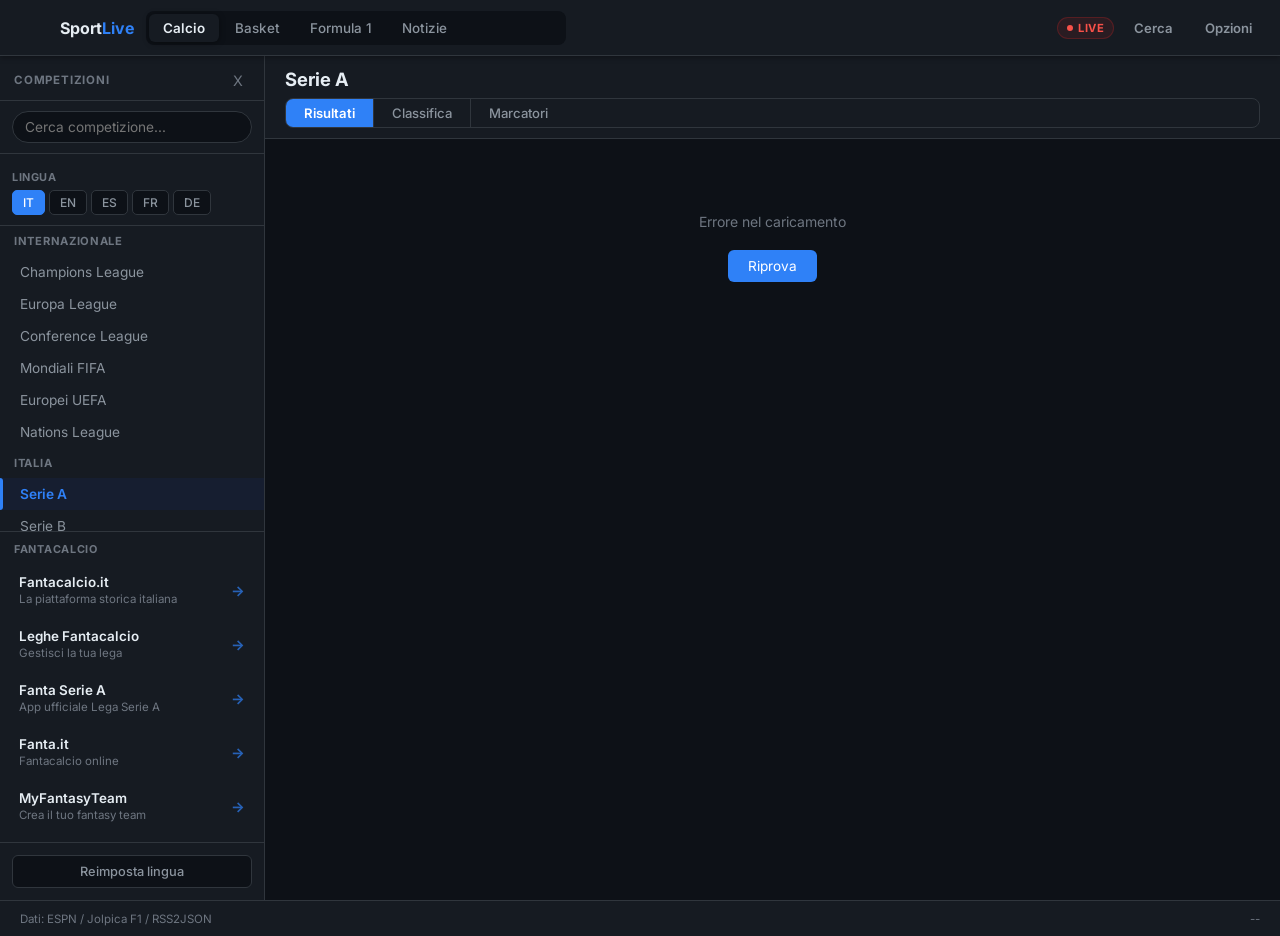
==== index.html @ df04dcb1 "Add fantacalcio scoring presets, pitch-style formations, Fanta bottom nav tab - Three scoring modes:" ====
<!DOCTYPE html>
<html lang="it">
<head>
  <meta charset="UTF-8">
  <meta name="viewport" content="width=device-width, initial-scale=1.0">
  <meta name="theme-color" content="#1d4ed8">
  <meta name="description" content="Risultati sportivi in tempo reale - Calcio, Basket, Formula 1">
  <title>SportLive - Risultati in Tempo Reale</title>
  <link rel="manifest" href="manifest.json">
  <link rel="preconnect" href="https://fonts.googleapis.com">
  <link href="https://fonts.googleapis.com/css2?family=Inter:wght@400;500;600;700;800&display=swap" rel="stylesheet">
  <link rel="stylesheet" href="style.css">
</head>
<body>

  <!-- ONBOARDING OVERLAY -->
  <div class="onboarding-overlay" id="onboarding-overlay">
    <div class="onboarding-container">
      <div class="onboarding-header">
        <span class="ob-logo">Sport<span class="ob-logo-accent">Live</span></span>
        <div class="ob-steps">
          <span class="ob-step-dot active" data-step="1"></span>
          <span class="ob-step-dot" data-step="2"></span>
        </div>
      </div>

      <!-- Step 1: Competitions -->
      <div class="ob-step-panel active" id="ob-step-1">
        <h2 class="ob-title">Seleziona le tue competizioni preferite</h2>
        <p class="ob-subtitle">Scegli i campionati che vuoi seguire. Potrai modificarli in seguito.</p>
        <div class="ob-comp-grid" id="ob-comp-grid"></div>
        <div class="ob-actions">
          <button class="ob-btn ob-btn-primary" id="ob-next">Avanti</button>
        </div>
      </div>

      <!-- Step 2: Teams -->
      <div class="ob-step-panel" id="ob-step-2">
        <h2 class="ob-title">Cerca le tue squadre del cuore</h2>
        <p class="ob-subtitle">Aggiungi le squadre che vuoi seguire per ricevere aggiornamenti personalizzati.</p>
        <div class="ob-search-wrap">
          <input type="search" id="ob-team-search" placeholder="Cerca una squadra..." autocomplete="off">
        </div>
        <div class="ob-team-results" id="ob-team-results"></div>
        <div class="ob-selected-teams" id="ob-selected-teams"></div>
        <div class="ob-actions">
          <button class="ob-btn ob-btn-secondary" id="ob-back">Indietro</button>
          <button class="ob-btn ob-btn-primary" id="ob-finish">Inizia</button>
        </div>
      </div>
    </div>
  </div>

  <!-- SEARCH OVERLAY -->
  <div class="search-overlay" id="search-overlay">
    <div class="search-overlay-inner">
      <div class="search-bar-full">
        <span class="search-icon-lg">CERCA</span>
        <input type="search" id="global-search-input" placeholder="Cerca squadra, competizione..." autocomplete="off">
        <button class="search-close-btn" id="search-close-btn">Chiudi</button>
      </div>
      <div class="search-results" id="search-results"></div>
    </div>
  </div>

  <!-- TEAM VIEW OVERLAY -->
  <div class="team-view-overlay" id="team-view-overlay">
    <div class="team-view-container">
      <div class="team-view-header">
        <button class="tv-back-btn" id="tv-back-btn">Indietro</button>
        <h3 class="tv-title" id="tv-title">Dettaglio Squadra</h3>
      </div>
      <div class="team-view-body" id="team-view-body">
        <div class="loading-state"><div class="spinner"></div><p>Caricamento...</p></div>
      </div>
    </div>
  </div>

  <!-- HEADER -->
  <header class="header" id="header">
    <button class="hamburger" id="hamburger" aria-label="Menu">
      <span></span><span></span><span></span>
    </button>

    <div class="logo">
      <span class="logo-name">Sport<span class="logo-live">Live</span></span>
    </div>

    <nav class="sport-tabs" id="sport-tabs">
      <button class="sport-tab active" data-sport="football">
        <span class="tab-label">Calcio</span>
      </button>
      <button class="sport-tab" data-sport="basketball">
        <span class="tab-label">Basket</span>
      </button>
      <button class="sport-tab" data-sport="f1">
        <span class="tab-label">Formula 1</span>
      </button>
      <button class="sport-tab" data-sport="news">
        <span class="tab-label">Notizie</span>
      </button>
    </nav>

    <div class="header-right">
      <div class="live-pill" id="live-pill">
        <span class="live-dot"></span><span>LIVE</span>
      </div>
      <button class="search-btn" id="search-btn" title="Cerca">Cerca</button>
      <button class="settings-btn" id="settings-btn" title="Impostazioni">Opzioni</button>
    </div>
  </header>

  <!-- MOBILE SPORT BAR -->
  <div class="mobile-sport-bar" id="mobile-sport-bar">
    <button class="msport-btn active" data-sport="football">Calcio</button>
    <button class="msport-btn" data-sport="basketball">Basket</button>
    <button class="msport-btn" data-sport="f1">F1</button>
    <button class="msport-btn" data-sport="news">Notizie</button>
  </div>

  <!-- SIDEBAR OVERLAY (mobile) -->
  <div class="sidebar-overlay" id="sidebar-overlay"></div>

  <!-- LAYOUT -->
  <div class="layout">

    <!-- SIDEBAR -->
    <aside class="sidebar" id="sidebar">
      <div class="sidebar-header">
        <div class="sidebar-title">Competizioni</div>
        <button class="sidebar-close" id="sidebar-close">X</button>
      </div>
      <div class="sidebar-search">
        <input type="search" id="league-search" placeholder="Cerca competizione..." autocomplete="off">
      </div>
      <nav class="league-nav" id="league-nav"></nav>

      <!-- Fantacalcio Section -->
      <div class="fc-section" id="fc-section">
        <div class="fc-header">
          <span class="fc-title">FANTACALCIO</span>
        </div>
        <div class="fc-platforms">

          <a class="fc-platform-card" href="https://www.fantacalcio.it" target="_blank" rel="noopener noreferrer">
            <div class="fc-platform-info">
              <span class="fc-platform-name">Fantacalcio.it</span>
              <span class="fc-platform-desc">La piattaforma storica italiana</span>
            </div>
            <span class="fc-platform-arrow">→</span>
          </a>

          <a class="fc-platform-card" href="https://leghe.fantacalcio.it" target="_blank" rel="noopener noreferrer">
            <div class="fc-platform-info">
              <span class="fc-platform-name">Leghe Fantacalcio</span>
              <span class="fc-platform-desc">Gestisci la tua lega</span>
            </div>
            <span class="fc-platform-arrow">→</span>
          </a>

          <a class="fc-platform-card" href="https://fantasy.serieA.it" target="_blank" rel="noopener noreferrer">
            <div class="fc-platform-info">
              <span class="fc-platform-name">Fanta Serie A</span>
              <span class="fc-platform-desc">App ufficiale Lega Serie A</span>
            </div>
            <span class="fc-platform-arrow">→</span>
          </a>

          <a class="fc-platform-card" href="https://www.fanta.it" target="_blank" rel="noopener noreferrer">
            <div class="fc-platform-info">
              <span class="fc-platform-name">Fanta.it</span>
              <span class="fc-platform-desc">Fantacalcio online</span>
            </div>
            <span class="fc-platform-arrow">→</span>
          </a>

          <a class="fc-platform-card" href="https://www.myfantasyteam.it" target="_blank" rel="noopener noreferrer">
            <div class="fc-platform-info">
              <span class="fc-platform-name">MyFantasyTeam</span>
              <span class="fc-platform-desc">Crea il tuo fantasy team</span>
            </div>
            <span class="fc-platform-arrow">→</span>
          </a>

        </div>
      </div>

      <!-- Settings -->
      <div class="sidebar-footer">
        <button class="reset-prefs-btn" id="reset-prefs-btn">Reimposta preferenze</button>
      </div>
    </aside>

    <!-- MAIN -->
    <main class="main">
      <div class="content-header" id="content-header">
        <div class="content-header-left">
          <h2 class="page-title" id="page-title">Champions League</h2>
          <button class="fav-btn" id="fav-btn" title="Aggiungi ai preferiti">Pref.</button>
        </div>
        <div class="view-tabs" id="view-tabs">
          <button class="view-tab active" data-view="scores">Risultati</button>
          <button class="view-tab" data-view="standings">Classifica</button>
          <button class="view-tab" data-view="scorers">Marcatori</button>
        </div>
      </div>

      <div id="content">
        <div class="loading-state">
          <div class="spinner"></div>
          <p>Caricamento...</p>
        </div>
      </div>
    </main>
  </div>

  <!-- FOOTER -->
  <footer class="footer">
    <span>Dati: ESPN / Jolpica F1 / RSS2JSON</span>
    <span id="updated-at">--</span>
  </footer>

  <!-- MATCH DETAIL MODAL -->
  <div class="modal-backdrop" id="modal-backdrop">
    <div class="modal" id="match-modal" role="dialog" aria-modal="true" aria-labelledby="modal-title">
      <div class="modal-header">
        <h3 class="modal-title" id="modal-title">Dettaglio Partita</h3>
        <button class="modal-close" id="modal-close" aria-label="Chiudi">X</button>
      </div>
      <div class="modal-score-banner" id="modal-score-banner"></div>
      <div class="modal-tabs">
        <button class="modal-tab" data-mtab="preview">Anteprima</button>
        <button class="modal-tab active" data-mtab="events">Cronaca</button>
        <button class="modal-tab" data-mtab="lineups">Formazioni</button>
        <button class="modal-tab" data-mtab="stats">Statistiche</button>
        <button class="modal-tab" data-mtab="tv">TV</button>
      </div>
      <div class="modal-body" id="modal-body">
        <div class="loading-state"><div class="spinner"></div><p>Caricamento...</p></div>
      </div>
    </div>
  </div>

  <!-- BOTTOM NAV (mobile/app) -->
  <nav class="bottom-nav" id="bottom-nav">
    <button class="bn-btn active" data-sport="football" onclick="switchSport('football')">
      <svg class="bn-icon" viewBox="0 0 24 24" fill="none" stroke="currentColor" stroke-width="2"><circle cx="12" cy="12" r="10"/><path d="M12 2a10 10 0 0 1 6.9 17.1M12 2a10 10 0 0 0-6.9 17.1M12 22v-4M6 17l2-3M18 17l-2-3M8 6l4 3 4-3"/></svg>
      <span class="bn-label">Calcio</span>
    </button>
    <button class="bn-btn" data-sport="basketball" onclick="switchSport('basketball')">
      <svg class="bn-icon" viewBox="0 0 24 24" fill="none" stroke="currentColor" stroke-width="2"><circle cx="12" cy="12" r="10"/><path d="M4.9 4.9a14 14 0 0 1 14.2 14.2M4.9 19.1a14 14 0 0 1 14.2-14.2M2 12h20M12 2v20"/></svg>
      <span class="bn-label">Basket</span>
    </button>
    <button class="bn-btn" data-sport="f1" onclick="switchSport('f1')">
      <svg class="bn-icon" viewBox="0 0 24 24" fill="none" stroke="currentColor" stroke-width="2"><path d="M3 17h4l3-9 4 9h4M1 17l2-4M23 17l-2-4M7 13h10"/></svg>
      <span class="bn-label">F1</span>
    </button>
    <button class="bn-btn" data-sport="fanta" onclick="switchSport('fanta')">
      <svg class="bn-icon" viewBox="0 0 24 24" fill="none" stroke="currentColor" stroke-width="2"><path d="M12 2l3.09 6.26L22 9.27l-5 4.87 1.18 6.88L12 17.77l-6.18 3.25L7 14.14 2 9.27l6.91-1.01L12 2z"/></svg>
      <span class="bn-label">Fanta</span>
    </button>
    <button class="bn-btn" data-action="menu" onclick="toggleSidebar()">
      <svg class="bn-icon" viewBox="0 0 24 24" fill="none" stroke="currentColor" stroke-width="2"><line x1="3" y1="6" x2="21" y2="6"/><line x1="3" y1="12" x2="21" y2="12"/><line x1="3" y1="18" x2="21" y2="18"/></svg>
      <span class="bn-label">Altro</span>
    </button>
  </nav>

  <script src="app.js"></script>
</body>
</html>
---- style.css ----
/* ── Reset ──────────────────────────────────────── */
*,*::before,*::after{box-sizing:border-box;margin:0;padding:0}
body{font-family:'Inter',system-ui,sans-serif;background:var(--bg);color:var(--txt);min-height:100vh;display:flex;flex-direction:column;font-size:14px}
img{display:block} button{font-family:inherit;cursor:pointer;border:none;background:none}

/* ── Variables ───────────────────────────────────── */
:root{
  --bg:#0d1117; --card:#161b22; --card2:#1c2128; --border:#30363d;
  --txt:#e6edf3; --txt2:#8b949e; --txt3:#6e7681;
  --blue:#2f81f7; --live:#f85149; --green:#3fb950;
  --yellow:#d29922; --orange:#db6d28;
  --hh:56px; --sw:265px;
  --shadow:0 1px 6px rgba(0,0,0,.4);
}

/* ── Onboarding ─────────────────────────────────── */
.onboarding-overlay{
  position:fixed;inset:0;z-index:900;
  background:rgba(0,0,0,.6);backdrop-filter:blur(4px);
  display:flex;align-items:center;justify-content:center;
  padding:20px;
}
.onboarding-overlay.hidden{display:none}
.onboarding-container{
  background:var(--card);border-radius:16px;width:100%;max-width:640px;
  max-height:90vh;overflow-y:auto;padding:32px 28px;
  box-shadow:0 20px 60px rgba(0,0,0,.25);
}
.onboarding-header{display:flex;align-items:center;justify-content:space-between;margin-bottom:24px}
.ob-logo{font-size:1.4rem;font-weight:800;color:var(--txt)}
.ob-logo-accent{color:var(--blue)}
.ob-steps{display:flex;gap:8px}
.ob-step-dot{
  width:10px;height:10px;border-radius:50%;
  background:var(--border);transition:background .2s;
}
.ob-step-dot.active{background:var(--blue)}
.ob-step-panel{display:none}
.ob-step-panel.active{display:block}
.ob-title{font-size:1.2rem;font-weight:700;margin-bottom:6px}
.ob-subtitle{font-size:.875rem;color:var(--txt2);margin-bottom:20px}
.ob-comp-grid{
  display:grid;grid-template-columns:repeat(auto-fill,minmax(160px,1fr));
  gap:8px;max-height:400px;overflow-y:auto;margin-bottom:20px;
}
.ob-comp-item{
  display:flex;align-items:center;gap:8px;
  padding:10px 12px;border:1px solid var(--border);border-radius:8px;
  cursor:pointer;transition:all .15s;font-size:.855rem;font-weight:500;
  color:var(--txt2);user-select:none;
}
.ob-comp-item:hover{border-color:var(--blue);color:var(--txt)}
.ob-comp-item.selected{background:rgba(29,78,216,.08);border-color:var(--blue);color:var(--blue)}
.ob-comp-check{
  width:18px;height:18px;border:2px solid var(--border);border-radius:4px;
  flex-shrink:0;display:flex;align-items:center;justify-content:center;
  font-size:.7rem;font-weight:700;color:transparent;transition:all .15s;
}
.ob-comp-item.selected .ob-comp-check{
  background:var(--blue);border-color:var(--blue);color:#fff;
}
.ob-actions{display:flex;justify-content:flex-end;gap:10px;margin-top:16px}
.ob-btn{
  padding:10px 28px;border-radius:8px;font-size:.9rem;font-weight:600;
  transition:all .15s;
}
.ob-btn-primary{background:var(--blue);color:#fff}
.ob-btn-primary:hover{background:#1e40af}
.ob-btn-secondary{background:var(--bg);color:var(--txt2);border:1px solid var(--border)}
.ob-btn-secondary:hover{color:var(--txt)}
.ob-search-wrap{margin-bottom:16px}
.ob-search-wrap input{
  width:100%;padding:10px 14px;border-radius:8px;
  border:1px solid var(--border);background:var(--bg);
  font-family:inherit;font-size:.9rem;color:var(--txt);outline:none;
}
.ob-search-wrap input:focus{border-color:var(--blue)}
.ob-team-results{max-height:240px;overflow-y:auto;margin-bottom:12px}
.ob-team-row{
  display:flex;align-items:center;gap:10px;padding:8px 10px;
  border-radius:6px;cursor:pointer;transition:background .12s;
  font-size:.875rem;
}
.ob-team-row:hover{background:var(--bg)}
.ob-team-logo{width:28px;height:28px;object-fit:contain;flex-shrink:0}
.ob-team-name{flex:1;font-weight:500}
.ob-team-league{font-size:.75rem;color:var(--txt3)}
.ob-team-add{
  padding:4px 12px;border-radius:6px;font-size:.78rem;font-weight:600;
  background:var(--blue);color:#fff;transition:background .15s;
}
.ob-team-add:hover{background:#1e40af}
.ob-selected-teams{display:flex;flex-wrap:wrap;gap:8px;margin-bottom:12px}
.ob-sel-tag{
  display:flex;align-items:center;gap:6px;padding:5px 10px;
  background:rgba(29,78,216,.08);border:1px solid rgba(29,78,216,.2);
  border-radius:20px;font-size:.8rem;font-weight:500;color:var(--blue);
}
.ob-sel-remove{
  font-size:.7rem;cursor:pointer;width:16px;height:16px;
  border-radius:50%;background:rgba(29,78,216,.15);
  display:flex;align-items:center;justify-content:center;
  color:var(--blue);font-weight:700;
}
.ob-sel-remove:hover{background:rgba(29,78,216,.3)}

/* ── Search overlay ─────────────────────────────── */
.search-overlay{
  position:fixed;inset:0;z-index:500;
  background:rgba(0,0,0,.5);backdrop-filter:blur(2px);
  display:none;padding:60px 20px 20px;
}
.search-overlay.open{display:block}
.search-overlay-inner{max-width:600px;margin:0 auto}
.search-bar-full{
  display:flex;align-items:center;gap:10px;
  background:var(--card);border-radius:12px;
  padding:12px 16px;box-shadow:0 8px 30px rgba(0,0,0,.2);
  margin-bottom:12px;
}
.search-icon-lg{
  font-size:.72rem;font-weight:700;color:var(--txt3);
  letter-spacing:.5px;flex-shrink:0;
}
.search-bar-full input{
  flex:1;border:none;background:none;outline:none;
  font-family:inherit;font-size:1rem;color:var(--txt);
}
.search-close-btn{
  font-size:.82rem;font-weight:600;color:var(--txt2);
  padding:6px 12px;border-radius:6px;transition:background .15s;
}
.search-close-btn:hover{background:var(--bg)}
.search-results{
  background:var(--card);border-radius:12px;
  max-height:60vh;overflow-y:auto;box-shadow:0 8px 30px rgba(0,0,0,.15);
}
.sr-item{
  display:flex;align-items:center;gap:12px;
  padding:12px 16px;border-bottom:1px solid var(--border);
  cursor:pointer;transition:background .12s;
}
.sr-item:last-child{border-bottom:none}
.sr-item:hover{background:var(--bg)}
.sr-logo{width:32px;height:32px;object-fit:contain;flex-shrink:0}
.sr-info{flex:1}
.sr-name{font-size:.9rem;font-weight:600}
.sr-league{font-size:.75rem;color:var(--txt3)}
.sr-action{font-size:.78rem;font-weight:600;color:var(--blue)}

/* ── Team view overlay ──────────────────────────── */
.team-view-overlay{
  position:fixed;inset:0;z-index:450;
  background:var(--bg);overflow-y:auto;
  display:none;
}
.team-view-overlay.open{display:block}
.team-view-container{max-width:800px;margin:0 auto;padding:0 16px 40px}
.team-view-header{
  display:flex;align-items:center;gap:12px;
  padding:14px 0;border-bottom:1px solid var(--border);
  position:sticky;top:0;background:var(--bg);z-index:10;margin-bottom:16px;
}
.tv-back-btn{
  font-size:.85rem;font-weight:600;color:var(--blue);
  padding:6px 14px;border-radius:6px;background:rgba(29,78,216,.08);
  transition:background .15s;
}
.tv-back-btn:hover{background:rgba(29,78,216,.15)}
.tv-title{font-size:1rem;font-weight:700;flex:1}
.team-view-body{}

.tv-hero{
  display:flex;align-items:center;gap:20px;
  background:var(--card);border:1px solid var(--border);border-radius:12px;
  padding:24px;margin-bottom:16px;
}
.tv-hero-logo{width:72px;height:72px;object-fit:contain}
.tv-hero-info{}
.tv-hero-name{font-size:1.3rem;font-weight:800;margin-bottom:4px}
.tv-hero-league{font-size:.875rem;color:var(--txt2)}
.tv-hero-fc{
  display:inline-block;margin-top:6px;padding:3px 10px;
  border-radius:4px;background:rgba(22,163,74,.1);color:var(--green);
  font-size:.72rem;font-weight:700;letter-spacing:.4px;
}

.tv-section{margin-bottom:16px}
.tv-section-title{
  font-size:.72rem;font-weight:700;text-transform:uppercase;
  letter-spacing:.7px;color:var(--txt3);margin-bottom:10px;
  padding-bottom:6px;border-bottom:1px solid var(--border);
}
.tv-match-row{
  display:flex;align-items:center;gap:10px;
  padding:8px 12px;background:var(--card);border:1px solid var(--border);
  border-radius:8px;margin-bottom:6px;font-size:.855rem;
}
.tv-match-date{font-size:.75rem;color:var(--txt3);min-width:60px}
.tv-match-teams{flex:1;font-weight:500}
.tv-match-score{font-weight:800;min-width:40px;text-align:center}
.tv-match-badge{
  font-size:.68rem;font-weight:700;padding:2px 6px;border-radius:4px;
}
.tv-match-badge.live{background:rgba(248,81,73,.15);color:var(--live)}
.tv-match-badge.fin{background:rgba(255,255,255,.06);color:var(--txt3)}
.tv-match-badge.pre{background:rgba(63,185,80,.1);color:var(--green)}

.tv-roster-grid{
  display:grid;grid-template-columns:repeat(auto-fill,minmax(220px,1fr));gap:8px;
}
.tv-player-card{
  display:flex;align-items:center;gap:10px;
  padding:10px 12px;background:var(--card);border:1px solid var(--border);
  border-radius:8px;transition:border-color .15s;position:relative;
}
.tv-player-card:hover{border-color:var(--blue)}
.tv-player-card.fc-highlight{border-color:var(--green);background:rgba(22,163,74,.03)}
.tv-player-photo{
  width:40px;height:40px;border-radius:50%;object-fit:cover;
  background:var(--bg);flex-shrink:0;
}
.tv-player-ph{
  width:40px;height:40px;border-radius:50%;background:var(--bg);
  display:flex;align-items:center;justify-content:center;
  font-size:.8rem;font-weight:700;color:var(--txt3);flex-shrink:0;
}
.tv-player-info{flex:1;min-width:0}
.tv-player-name{font-size:.855rem;font-weight:600;white-space:nowrap;overflow:hidden;text-overflow:ellipsis}
.tv-player-meta{font-size:.72rem;color:var(--txt3);margin-top:2px}
.tv-player-fc-badge{
  position:absolute;top:6px;right:8px;
  font-size:.6rem;font-weight:800;padding:2px 5px;border-radius:3px;
  background:var(--green);color:#fff;letter-spacing:.3px;
}

.tv-stats-grid{
  display:grid;grid-template-columns:repeat(auto-fill,minmax(140px,1fr));gap:8px;
}
.tv-stat-card{
  background:var(--card);border:1px solid var(--border);border-radius:8px;
  padding:14px;text-align:center;
}
.tv-stat-val{font-size:1.5rem;font-weight:800;color:var(--blue)}
.tv-stat-lbl{font-size:.72rem;color:var(--txt3);text-transform:uppercase;letter-spacing:.4px;margin-top:4px}

/* ── Header ──────────────────────────────────────── */
.header{
  position:sticky;top:0;z-index:300;
  height:var(--hh);background:var(--card);
  border-bottom:1px solid var(--border);
  display:flex;align-items:center;
  gap:12px;padding:0 16px;
  box-shadow:var(--shadow);
}
.hamburger{
  display:flex;flex-direction:column;justify-content:center;
  gap:5px;width:32px;height:32px;padding:4px;flex-shrink:0;
}
.hamburger span{display:block;height:2px;background:var(--txt2);border-radius:2px}
.logo{display:flex;align-items:center;gap:7px;flex-shrink:0}
.logo-name{font-size:1rem;font-weight:700;white-space:nowrap}
.logo-live{color:var(--blue)}
.sport-tabs{display:flex;background:var(--bg);border-radius:8px;padding:3px;gap:2px;flex:1;max-width:420px}
.sport-tab{
  display:flex;align-items:center;gap:6px;
  padding:6px 14px;border-radius:6px;
  color:var(--txt2);font-size:.84rem;font-weight:500;
  transition:all .15s;white-space:nowrap;
}
.sport-tab:hover{color:var(--txt)}
.sport-tab.active{background:var(--card);color:var(--txt);font-weight:600;box-shadow:var(--shadow)}
.header-right{display:flex;align-items:center;gap:8px;margin-left:auto;flex-shrink:0}
.live-pill{
  display:flex;align-items:center;gap:5px;
  background:rgba(220,38,38,.1);border:1px solid rgba(220,38,38,.25);
  color:var(--live);padding:3px 9px;border-radius:20px;
  font-size:.7rem;font-weight:700;letter-spacing:.4px;
}
.live-dot{width:6px;height:6px;background:var(--live);border-radius:50%;animation:pulse 1.3s ease infinite}
@keyframes pulse{0%,100%{opacity:1;transform:scale(1)}50%{opacity:.3;transform:scale(.7)}}
.search-btn,.settings-btn{
  font-size:.82rem;font-weight:600;color:var(--txt2);
  padding:6px 12px;border-radius:6px;transition:all .15s;
}
.search-btn:hover,.settings-btn:hover{background:var(--bg);color:var(--txt)}

/* ── Mobile sport bar ────────────────────────────── */
.mobile-sport-bar{
  display:none;overflow-x:auto;scrollbar-width:none;
  background:var(--card);border-bottom:1px solid var(--border);
  padding:8px 12px;gap:6px;
}
.mobile-sport-bar::-webkit-scrollbar{display:none}
.msport-btn{
  white-space:nowrap;padding:6px 14px;border-radius:20px;
  background:var(--bg);border:1px solid var(--border);
  color:var(--txt2);font-size:.82rem;font-weight:500;
  transition:all .15s;flex-shrink:0;
}
.msport-btn.active{background:var(--blue);color:#fff;border-color:var(--blue)}

/* ── Layout ──────────────────────────────────────── */
.layout{display:flex;flex:1;min-height:0}
.sidebar-overlay{
  display:none;position:fixed;inset:0;top:var(--hh);
  background:rgba(0,0,0,.45);z-index:199;
}
.sidebar-overlay.visible{display:block}

/* ── Sidebar ─────────────────────────────────────── */
.sidebar{
  width:var(--sw);flex-shrink:0;
  background:var(--card);border-right:1px solid var(--border);
  overflow-y:auto;position:sticky;top:var(--hh);
  height:calc(100vh - var(--hh));display:flex;flex-direction:column;
}
.sidebar-header{
  display:flex;align-items:center;justify-content:space-between;
  padding:12px 14px 8px;border-bottom:1px solid var(--border);
  flex-shrink:0;
}
.sidebar-title{font-size:.72rem;font-weight:700;text-transform:uppercase;letter-spacing:.8px;color:var(--txt3)}
.sidebar-close{
  font-size:.9rem;color:var(--txt3);width:24px;height:24px;border-radius:50%;
  display:flex;align-items:center;justify-content:center;transition:background .15s;
}
.sidebar-close:hover{background:var(--bg)}
.sidebar-search{padding:10px 12px;border-bottom:1px solid var(--border);flex-shrink:0}
.sidebar-search input{
  width:100%;padding:7px 12px;border-radius:20px;
  border:1px solid var(--border);background:var(--bg);
  font-family:inherit;font-size:.855rem;color:var(--txt);outline:none;
  transition:border-color .15s;
}
.sidebar-search input:focus{border-color:var(--blue)}
.league-nav{flex:1;overflow-y:auto;padding:6px 0}

.cat-header{
  display:flex;align-items:center;justify-content:space-between;
  padding:8px 14px;font-size:.7rem;font-weight:700;
  text-transform:uppercase;letter-spacing:.7px;color:var(--txt3);
  cursor:pointer;user-select:none;
}
.cat-header:hover{color:var(--txt2)}
.cat-arrow{font-size:.65rem;transition:transform .2s}
.cat-arrow.open{transform:rotate(90deg)}
.cat-items{display:flex;flex-direction:column}

.comp-btn{
  display:flex;align-items:center;gap:9px;
  padding:8px 14px 8px 20px;color:var(--txt2);
  font-size:.855rem;font-family:inherit;
  cursor:pointer;transition:all .12s;width:100%;text-align:left;
  position:relative;border:none;background:none;
}
.comp-btn:hover{background:var(--bg);color:var(--txt)}
.comp-btn.active{background:rgba(29,78,216,.07);color:var(--blue);font-weight:600}
.comp-btn.active::before{
  content:'';position:absolute;left:0;top:0;bottom:0;
  width:3px;background:var(--blue);border-radius:0 3px 3px 0;
}
.comp-name{flex:1}
.comp-star{
  opacity:0;font-size:.75rem;font-weight:700;padding:2px 6px;
  transition:opacity .15s;color:var(--txt3);border-radius:4px;
}
.comp-btn:hover .comp-star{opacity:1}
.comp-btn.starred .comp-star{opacity:1;color:var(--yellow)}

/* ── Fantacalcio platform section ────────────────── */
.fc-section{
  border-top:1px solid var(--border);
  flex-shrink:0;padding-bottom:4px;
}
.fc-header{
  display:flex;align-items:center;justify-content:space-between;
  padding:10px 14px 8px;
}
.fc-title{
  font-size:.68rem;font-weight:700;text-transform:uppercase;
  letter-spacing:.7px;color:var(--txt3);
}
.fc-platforms{display:flex;flex-direction:column;gap:2px;padding:0 8px 6px}
.fc-platform-card{
  display:flex;align-items:center;gap:10px;
  padding:9px 10px;border-radius:8px;
  border:1px solid transparent;
  background:transparent;
  text-decoration:none;color:var(--txt);
  transition:background .13s,border-color .13s;
  cursor:pointer;
}
.fc-platform-card:hover{
  background:rgba(26,86,219,.06);
  border-color:rgba(26,86,219,.15);
}
.fc-platform-info{display:flex;flex-direction:column;gap:2px;flex:1;min-width:0}
.fc-platform-name{
  font-size:.84rem;font-weight:600;color:var(--txt);
  white-space:nowrap;overflow:hidden;text-overflow:ellipsis;
}
.fc-platform-desc{font-size:.72rem;color:var(--txt3)}
.fc-platform-arrow{
  font-size:.9rem;color:var(--blue);flex-shrink:0;
  font-weight:700;opacity:.7;transition:opacity .13s,transform .13s;
}
.fc-platform-card:hover .fc-platform-arrow{opacity:1;transform:translateX(2px)}

/* ── Sidebar footer ──────────────────────────────── */
.sidebar-footer{
  padding:12px;border-top:1px solid var(--border);flex-shrink:0;
}
.reset-prefs-btn{
  width:100%;padding:8px;border-radius:6px;
  background:var(--bg);border:1px solid var(--border);
  color:var(--txt2);font-size:.8rem;font-weight:500;
  transition:all .15s;
}
.reset-prefs-btn:hover{border-color:var(--live);color:var(--live)}

/* ── Main ────────────────────────────────────────── */
.main{flex:1;min-width:0;display:flex;flex-direction:column}
.content-header{
  background:var(--card);border-bottom:1px solid var(--border);
  padding:12px 20px 10px;position:sticky;top:var(--hh);z-index:100;
}
.content-header-left{display:flex;align-items:center;gap:8px;margin-bottom:8px}
.page-title{font-size:1.15rem;font-weight:700}
.fav-btn{font-size:.85rem;color:var(--txt3);transition:color .15s;padding:4px 8px;border-radius:4px;font-weight:600}
.fav-btn:hover{background:var(--bg)}
.fav-btn.starred{color:var(--yellow)}
.view-tabs{display:flex;border:1px solid var(--border);border-radius:8px;overflow:hidden}
.view-tab{
  padding:6px 18px;font-size:.82rem;font-weight:500;
  color:var(--txt2);border-right:1px solid var(--border);
  transition:all .12s;
}
.view-tab:last-child{border-right:none}
.view-tab:hover{background:var(--bg);color:var(--txt)}
.view-tab.active{background:var(--blue);color:#fff;font-weight:600}

#content{padding:14px 20px}

/* ── Loading / Empty / Error ─────────────────────── */
.loading-state,.empty-state,.error-state{
  display:flex;flex-direction:column;align-items:center;
  justify-content:center;padding:60px 20px;gap:12px;
  color:var(--txt3);text-align:center;
}
.state-icon{
  width:48px;height:48px;border-radius:12px;background:var(--bg);
  display:flex;align-items:center;justify-content:center;
  font-size:.8rem;font-weight:800;color:var(--txt3);
}
.spinner{
  width:30px;height:30px;border:3px solid var(--border);
  border-top-color:var(--blue);border-radius:50%;
  animation:spin .7s linear infinite;
}
@keyframes spin{to{transform:rotate(360deg)}}

/* ── Match list ──────────────────────────────────── */
.match-section{
  background:var(--card);border:1px solid var(--border);
  border-radius:8px;overflow:hidden;margin-bottom:10px;
}
.match-section-head{
  display:flex;align-items:center;gap:8px;
  padding:9px 14px;background:var(--card2);
  border-bottom:1px solid var(--border);
}
.msh-name{
  font-size:.75rem;font-weight:700;text-transform:uppercase;
  letter-spacing:.5px;color:var(--txt2);flex:1;
}
.msh-live-dot{
  width:6px;height:6px;border-radius:50%;background:var(--live);
  animation:pulse 1.3s ease infinite;flex-shrink:0;
}
.msh-count{font-size:.72rem;color:var(--txt3)}

.match-row{
  display:grid;
  grid-template-columns:64px 1fr 72px 1fr 90px;
  align-items:center;gap:6px;
  padding:10px 14px;border-bottom:1px solid var(--border);
  cursor:pointer;transition:background .1s;
}
.match-row:last-child{border-bottom:none}
.match-row:hover{background:rgba(47,129,247,.06)}
.match-row.is-live{background:rgba(248,81,73,.04)}
.match-row.is-live:hover{background:rgba(248,81,73,.08)}

.mr-time{text-align:center}
.mr-badge{
  display:inline-block;font-size:.72rem;font-weight:700;
  padding:3px 7px;border-radius:4px;
}
.mr-badge.live{background:rgba(248,81,73,.15);color:var(--live)}
.mr-badge.fin{background:rgba(255,255,255,.06);color:var(--txt3)}
.mr-badge.pre{background:rgba(63,185,80,.1);color:var(--green)}

.mr-team{display:flex;align-items:center;gap:7px;overflow:hidden}
.mr-team.home{justify-content:flex-end}
.mr-team.away{justify-content:flex-start}
.mr-crest{width:20px;height:20px;object-fit:contain;flex-shrink:0}
.mr-ph{
  width:20px;height:20px;background:var(--bg);border-radius:3px;
  display:flex;align-items:center;justify-content:center;
  font-size:.6rem;color:var(--txt3);flex-shrink:0;font-weight:700;
}
.mr-name{font-size:.875rem;font-weight:500;white-space:nowrap;overflow:hidden;text-overflow:ellipsis}
.mr-name.bold{font-weight:700}

.mr-score{display:flex;align-items:center;justify-content:center;gap:3px;flex-shrink:0}
.mr-snum{font-size:1.25rem;font-weight:900;min-width:20px;text-align:center}
.mr-ssep{font-size:.85rem;color:var(--txt3)}

.mr-extra{display:flex;flex-direction:column;align-items:flex-end;gap:2px;overflow:hidden}
.mr-tv{font-size:.68rem;color:var(--txt3);white-space:nowrap;overflow:hidden;text-overflow:ellipsis;max-width:88px}

/* ── Standings ───────────────────────────────────── */
.table-wrap{background:var(--card);border:1px solid var(--border);border-radius:8px;overflow:hidden;overflow-x:auto}
table{width:100%;border-collapse:collapse;min-width:480px}
thead th{
  padding:9px 12px;text-align:center;
  font-size:.7rem;font-weight:700;text-transform:uppercase;
  letter-spacing:.4px;color:var(--txt3);
  background:var(--card2);border-bottom:1px solid var(--border);white-space:nowrap;
}
thead th.left{text-align:left}
tbody td{
  padding:9px 12px;font-size:.875rem;
  border-bottom:1px solid var(--border);
  text-align:center;color:var(--txt2);
}
tbody td.left{text-align:left}
tbody tr:last-child td{border-bottom:none}
tbody tr:hover td{background:rgba(47,129,247,.05)}
.rk{
  display:inline-flex;align-items:center;justify-content:center;
  width:22px;height:22px;border-radius:4px;
  font-size:.78rem;font-weight:700;color:var(--txt3);background:var(--bg);
}
.rk.ucl{background:rgba(29,78,216,.12);color:var(--blue)}
.rk.uel{background:rgba(234,88,12,.12);color:var(--orange)}
.rk.conf{background:rgba(22,163,74,.12);color:var(--green)}
.rk.r1{background:rgba(210,153,34,.2);color:var(--yellow)}
.rk.rel{background:rgba(220,38,38,.1);color:var(--live)}
.pts{font-weight:800;color:var(--txt)!important}
.td-team{display:flex;align-items:center;gap:8px}
.td-team img{width:20px;height:20px;object-fit:contain}

/* ── Scorers ─────────────────────────────────────── */
.scorers-wrap{background:var(--card);border:1px solid var(--border);border-radius:8px;overflow:hidden}
.scorer-row{
  display:flex;align-items:center;gap:12px;
  padding:10px 14px;border-bottom:1px solid rgba(0,0,0,.04);
  transition:background .1s;
}
.scorer-row:last-child{border-bottom:none}
.scorer-row:hover{background:var(--bg)}
.sc-pos{font-size:.875rem;font-weight:700;color:var(--txt3);min-width:22px;text-align:center}
.sc-pos.p1{color:#b45309}.sc-pos.p2{color:#71717a}.sc-pos.p3{color:#92400e}
.sc-photo{width:38px;height:38px;border-radius:50%;object-fit:cover;background:var(--bg);flex-shrink:0}
.sc-photo-ph{
  width:38px;height:38px;border-radius:50%;background:var(--bg);
  display:flex;align-items:center;justify-content:center;
  font-size:.75rem;font-weight:700;color:var(--txt3);flex-shrink:0;
}
.sc-info{flex:1;min-width:0}
.sc-name{font-weight:600;font-size:.875rem;white-space:nowrap;overflow:hidden;text-overflow:ellipsis}
.sc-club{font-size:.75rem;color:var(--txt3);display:flex;align-items:center;gap:4px;margin-top:2px}
.sc-club img{width:14px;height:14px;object-fit:contain}
.sc-stat{text-align:right;flex-shrink:0}
.sc-val{font-size:1.4rem;font-weight:800;color:var(--blue);line-height:1}
.sc-lbl{font-size:.65rem;text-transform:uppercase;color:var(--txt3);letter-spacing:.4px}

/* ── News ────────────────────────────────────────── */
.news-cats{display:flex;gap:8px;flex-wrap:wrap;margin-bottom:14px}
.news-cat{
  padding:5px 14px;border-radius:20px;
  background:var(--card);border:1px solid var(--border);
  color:var(--txt2);font-size:.82rem;font-weight:500;transition:all .15s;
}
.news-cat.active{background:var(--blue);color:#fff;border-color:var(--blue)}
.news-cat:hover:not(.active){border-color:var(--blue);color:var(--blue)}
.news-list{display:flex;flex-direction:column;gap:8px}
.news-item{
  display:flex;gap:12px;background:var(--card);border:1px solid var(--border);
  border-radius:8px;padding:12px;cursor:pointer;transition:border-color .15s;
  text-decoration:none;color:inherit;
}
.news-item:hover{border-color:var(--blue)}
.news-thumb{width:100px;height:70px;object-fit:cover;border-radius:6px;flex-shrink:0;background:var(--bg)}
.news-body{flex:1;min-width:0}
.news-hl{
  font-size:.875rem;font-weight:600;line-height:1.3;margin-bottom:4px;
  display:-webkit-box;-webkit-line-clamp:2;-webkit-box-orient:vertical;overflow:hidden;
}
.news-meta{font-size:.72rem;color:var(--txt3);margin-top:4px}
.news-src{font-weight:600;color:var(--blue)}

/* ── F1 ──────────────────────────────────────────── */
.f1-badge{display:inline-block;font-size:.7rem;font-weight:700;padding:2px 7px;border-radius:4px;background:rgba(220,38,38,.1);color:var(--live)}
.tbar{display:inline-block;width:4px;height:16px;border-radius:2px;vertical-align:middle;margin-right:6px}
.conf-head{padding:9px 14px;font-size:.75rem;font-weight:700;text-transform:uppercase;letter-spacing:.7px;color:#ea580c;background:rgba(234,88,12,.05);border-bottom:1px solid var(--border)}

.f1-grid{display:grid;grid-template-columns:repeat(auto-fill,minmax(300px,1fr));gap:10px}
.f1-card{background:var(--card);border:1px solid var(--border);border-radius:8px;padding:14px;transition:border-color .15s}
.f1-card:hover{border-color:var(--txt3)}
.f1-card-head{display:flex;align-items:center;justify-content:space-between;margin-bottom:10px}
.f1-round{font-size:.7rem;font-weight:700;padding:2px 8px;border-radius:4px;background:rgba(220,38,38,.1);color:var(--live)}
.f1-date{font-size:.75rem;color:var(--txt3)}
.f1-race-name{font-size:.95rem;font-weight:700;margin-bottom:3px}
.f1-circuit{font-size:.78rem;color:var(--txt3);margin-bottom:10px}
.f1-podium{padding-top:10px;border-top:1px solid var(--border);display:flex;flex-direction:column;gap:5px}
.f1-pos{display:flex;align-items:center;gap:8px;font-size:.84rem}
.f1-medal{
  width:22px;height:22px;border-radius:50%;
  display:flex;align-items:center;justify-content:center;
  font-size:.7rem;font-weight:800;flex-shrink:0;
}
.f1-medal.p1{background:#fbbf24;color:#78350f}
.f1-medal.p2{background:#d1d5db;color:#374151}
.f1-medal.p3{background:#d97706;color:#fff}
.f1-drv{font-weight:600}
.f1-team-txt{color:var(--txt3);font-size:.78rem}

/* ── Modal ───────────────────────────────────────── */
.modal-backdrop{
  display:none;position:fixed;inset:0;z-index:400;
  background:rgba(0,0,0,.5);backdrop-filter:blur(2px);
  align-items:flex-end;justify-content:center;
}
.modal-backdrop.open{display:flex}
.modal{
  position:relative;background:var(--card);
  border-radius:16px 16px 0 0;width:100%;max-width:680px;
  max-height:92vh;overflow-y:auto;
  animation:slide-up .25s ease;
}
@keyframes slide-up{from{transform:translateY(40px);opacity:0}to{transform:translateY(0);opacity:1}}
.modal-header{
  display:flex;align-items:center;justify-content:space-between;
  padding:14px 16px 10px;border-bottom:1px solid var(--border);
  position:sticky;top:0;background:var(--card);z-index:10;
}
.modal-title{font-size:.78rem;color:var(--txt3);font-weight:600;text-transform:uppercase;letter-spacing:.5px}
.modal-close{
  font-size:.85rem;color:var(--txt2);width:28px;height:28px;border-radius:50%;
  background:var(--bg);display:flex;align-items:center;justify-content:center;
  transition:background .15s;
}
.modal-close:hover{background:var(--border)}
.modal-score-banner{padding:20px 16px;text-align:center;border-bottom:1px solid var(--border)}
.msb-status{
  font-size:.72rem;font-weight:700;text-transform:uppercase;
  letter-spacing:.5px;color:var(--txt3);margin-bottom:12px;
  display:flex;align-items:center;justify-content:center;gap:6px;
}
.msb-status.live{color:var(--live)}
.msb-live-dot{
  width:6px;height:6px;border-radius:50%;background:var(--live);
  animation:pulse 1.3s ease infinite;
}
.msb-teams{display:flex;align-items:center;justify-content:center;gap:16px}
.msb-team{display:flex;flex-direction:column;align-items:center;gap:6px;flex:1;max-width:140px}
.msb-crest{width:48px;height:48px;object-fit:contain}
.msb-name{font-size:.875rem;font-weight:700;text-align:center}
.msb-score-center{display:flex;align-items:center;gap:8px;flex-shrink:0}
.msb-score{font-size:2.4rem;font-weight:900;line-height:1}
.msb-sep{font-size:1rem;color:var(--txt3)}

.modal-tabs{display:flex;border-bottom:1px solid var(--border);overflow-x:auto;scrollbar-width:none}
.modal-tabs::-webkit-scrollbar{display:none}
.modal-tab{
  padding:10px 16px;font-size:.82rem;font-weight:500;color:var(--txt2);
  white-space:nowrap;border-bottom:2px solid transparent;transition:all .15s;
}
.modal-tab.active{color:var(--blue);border-bottom-color:var(--blue);font-weight:600}

.modal-body{padding:16px}

/* Modal sections */
.m-section{margin-bottom:20px}
.m-section-title{font-size:.72rem;font-weight:700;text-transform:uppercase;letter-spacing:.6px;color:var(--txt3);margin-bottom:10px}

/* Events */
.events-list{display:flex;flex-direction:column;gap:2px}
.ev-row{display:flex;align-items:center;gap:10px;padding:6px 8px;border-radius:6px;font-size:.855rem}
.ev-row:hover{background:var(--bg)}
.ev-row.away{flex-direction:row-reverse}
.ev-time{font-size:.72rem;font-weight:700;color:var(--txt3);min-width:28px;text-align:center;flex-shrink:0}
.ev-badge{
  font-size:.65rem;font-weight:800;padding:2px 6px;border-radius:3px;
  flex-shrink:0;letter-spacing:.3px;
}
.ev-badge.goal{background:rgba(29,78,216,.1);color:var(--blue)}
.ev-badge.yellow{background:rgba(217,119,6,.12);color:var(--yellow)}
.ev-badge.red{background:rgba(220,38,38,.1);color:var(--live)}
.ev-badge.sub{background:rgba(22,163,74,.1);color:var(--green)}
.ev-badge.pen{background:rgba(147,51,234,.1);color:#7c3aed}
.ev-badge.other{background:var(--bg);color:var(--txt3)}
.ev-txt{flex:1;font-weight:500}
.ev-sub{font-size:.75rem;color:var(--txt3)}

/* Lineups */
.lineup-split{display:grid;grid-template-columns:1fr 1fr;gap:16px}
.lu-head{font-size:.8rem;font-weight:700;color:var(--txt2);margin-bottom:8px;padding-bottom:6px;border-bottom:1px solid var(--border)}
.lu-player{
  display:flex;align-items:center;gap:8px;padding:5px 0;
  border-bottom:1px solid rgba(0,0,0,.04);font-size:.84rem;
  position:relative;
}
.lu-player:last-child{border-bottom:none}
.lu-player.fc-highlight{background:rgba(22,163,74,.04);border-radius:4px;padding:5px 4px}
.lu-num{font-size:.72rem;font-weight:700;color:var(--txt3);min-width:18px;text-align:center}
.lu-photo{width:26px;height:26px;border-radius:50%;object-fit:cover;background:var(--bg);flex-shrink:0}
.lu-photo-ph{
  width:26px;height:26px;border-radius:50%;background:var(--bg);
  display:flex;align-items:center;justify-content:center;
  font-size:.6rem;font-weight:700;color:var(--txt3);flex-shrink:0;
}
.lu-name{flex:1;font-weight:500}
.lu-pos{font-size:.68rem;color:var(--txt3);background:var(--bg);padding:2px 5px;border-radius:3px}
.lu-fc{
  font-size:.55rem;font-weight:800;padding:2px 4px;border-radius:3px;
  background:var(--green);color:#fff;letter-spacing:.3px;
}
.bench-title{font-size:.72rem;font-weight:700;text-transform:uppercase;letter-spacing:.5px;color:var(--txt3);margin:10px 0 6px}

/* Stats */
.stat-list{display:flex;flex-direction:column;gap:10px}
.stat-row{display:grid;grid-template-columns:38px 1fr 38px;align-items:center;gap:8px;font-size:.855rem}
.stat-v{text-align:center;font-weight:700}
.stat-bar{display:flex;height:6px;background:var(--bg);border-radius:3px;overflow:hidden;gap:0}
.stat-h{height:100%;background:var(--blue);transition:width .5s ease}
.stat-a{height:100%;background:#ef4444;transition:width .5s ease;margin-left:auto}
.stat-label{font-size:.72rem;color:var(--txt3);text-align:center;margin-bottom:6px}

/* TV */
.tv-list{display:flex;flex-wrap:wrap;gap:8px}
.tv-badge{background:var(--bg);border:1px solid var(--border);border-radius:6px;padding:6px 14px;font-size:.84rem;font-weight:600}

/* ── Footer ──────────────────────────────────────── */
.footer{
  background:var(--card);border-top:1px solid var(--border);
  height:36px;display:flex;align-items:center;
  justify-content:space-between;padding:0 20px;
  font-size:.72rem;color:var(--txt3);
}

/* ── Sub-tabs (F1) ───────────────────────────────── */
.sub-tabs{display:flex;gap:8px;margin-bottom:16px}
.sub-tab{
  padding:7px 18px;background:var(--card);border:1px solid var(--border);
  border-radius:8px;color:var(--txt2);font-size:.855rem;font-weight:500;
  transition:all .15s;
}
.sub-tab:hover{color:var(--txt);border-color:var(--txt3)}
.sub-tab.active{background:rgba(220,38,38,.08);color:var(--live);border-color:var(--live)}

/* ── Responsive ──────────────────────────────────── */
@media(max-width:768px){
  .sidebar{
    position:fixed;left:-100%;top:var(--hh);
    height:calc(100vh - var(--hh));z-index:200;
    transition:left .28s ease;box-shadow:4px 0 20px rgba(0,0,0,.2);
  }
  .sidebar.open{left:0}
  .mobile-sport-bar{display:flex}
  .sport-tabs{display:none}
  #content{padding:10px 12px}
  .match-row{grid-template-columns:52px 1fr 60px 1fr 70px;gap:4px;padding:8px 10px}
  .content-header{padding:10px 12px 8px}
  .lineup-split{grid-template-columns:1fr}
  .table-wrap table{min-width:420px}
  .onboarding-container{padding:24px 20px}
  .ob-comp-grid{grid-template-columns:repeat(auto-fill,minmax(140px,1fr))}
  .tv-roster-grid{grid-template-columns:1fr}
}
@media(max-width:480px){
  .tab-label{display:none}
  .logo-name{display:none}
  .mr-tv{display:none}
  .mr-name{font-size:.8rem}
  .news-thumb{width:80px;height:56px}
  .tv-hero{flex-direction:column;text-align:center;gap:12px}
  .tv-stats-grid{grid-template-columns:repeat(2,1fr)}
}

/* ── Match card & goal bar ────────────────────────────────── */
.match-card{border-bottom:1px solid rgba(0,0,0,.04);cursor:pointer}
.match-card:last-child{border-bottom:none}
.match-card:hover .match-row{background:rgba(47,129,247,.06)}
.match-card.is-live:hover .match-row{background:rgba(248,81,73,.08)}
.match-goals-bar{
  padding:3px 14px 7px;display:flex;flex-wrap:wrap;gap:6px 10px;
  border-top:1px solid var(--border);
}
.mg-item{display:inline-flex;align-items:center;gap:4px;font-size:.75rem}
.mg-min{color:var(--txt3);font-weight:600;min-width:22px}
.mg-scorer{font-weight:600;color:var(--txt)}
.mg-assist{color:var(--txt3)}
.mg-own .mg-scorer{color:var(--live)}

/* ── Ad banners ───────────────────────────────────────────── */
.ad-banner{border-radius:8px;overflow:hidden;margin-bottom:10px}
.ad-top{min-height:60px}
.ad-mid{min-height:80px;margin-top:10px}
.ad-inner{
  height:100%;min-height:60px;background:linear-gradient(135deg,#1c2128,#161b22);
  border:1px dashed #30363d;border-radius:8px;
  display:flex;align-items:center;justify-content:center;
}
.ad-label{font-size:.7rem;font-weight:600;color:#9ca8c5;text-transform:uppercase;letter-spacing:.6px}

/* ── Onboarding comp grid enhancements ───────────────────── */
.ob-group-label{
  grid-column:1/-1;font-size:.68rem;font-weight:700;
  text-transform:uppercase;letter-spacing:.7px;color:var(--txt3);
  padding-top:8px;margin-bottom:2px;
}
.ob-comp-logo-img{width:18px;height:18px;object-fit:contain;flex-shrink:0}
.ob-comp-name{font-size:.82rem}

/* ── Language selector ────────────────────────────────────── */
.lang-selector{padding:10px 12px;border-bottom:1px solid var(--border)}
.lang-label{font-size:.68rem;font-weight:700;text-transform:uppercase;letter-spacing:.6px;color:var(--txt3);margin-bottom:6px}
.lang-btns{display:flex;flex-wrap:wrap;gap:4px}
.lang-btn{
  padding:4px 10px;border-radius:5px;border:1px solid var(--border);
  font-size:.75rem;font-weight:500;color:var(--txt2);background:var(--bg);
  transition:all .15s;
}
.lang-btn:hover{border-color:var(--blue);color:var(--blue)}
.lang-btn.active{background:var(--blue);color:#fff;border-color:var(--blue)}

/* ── Cat section (sidebar) ────────────────────────────────── */
.cat-section{display:flex;flex-direction:column}

/* ── Fanta squad section ── */
.fanta-squad-sec{border-top:2px solid rgba(22,163,74,.2);padding-bottom:10px;background:rgba(22,163,74,.02)}
.fanta-squad-header{display:flex;align-items:center;justify-content:space-between;padding:10px 14px 8px}
.fanta-cnt{font-size:.68rem;font-weight:800;background:var(--green);color:#fff;padding:2px 8px;border-radius:10px;min-width:22px;text-align:center}
.fanta-add-row{display:flex;gap:6px;padding:0 10px 8px}
.fanta-input{flex:1;padding:7px 10px;border-radius:6px;border:1px solid var(--border);background:var(--bg);font-family:inherit;font-size:.82rem;color:var(--txt);outline:none;transition:border-color .15s}
.fanta-input:focus{border-color:var(--green)}
.fanta-add-btn{width:30px;height:30px;border-radius:6px;background:var(--green);color:#fff;font-size:1.2rem;font-weight:700;display:flex;align-items:center;justify-content:center;flex-shrink:0;transition:background .15s}
.fanta-add-btn:hover{background:#15803d}
.fanta-players{padding:0 10px}
.fanta-player{display:flex;align-items:center;justify-content:space-between;padding:5px 8px;border-radius:5px;font-size:.82rem;font-weight:500;transition:background .1s}
.fanta-player:hover{background:var(--bg)}
.fanta-remove{font-size:.85rem;color:var(--txt3);width:20px;height:20px;border-radius:50%;display:flex;align-items:center;justify-content:center;transition:background .1s}
.fanta-remove:hover{background:rgba(220,38,38,.1);color:var(--live)}
.fanta-empty{font-size:.78rem;color:var(--txt3);padding:6px 8px;font-style:italic}

/* ── Fanta highlight in goals bar ── */
.mg-fanta .mg-scorer{color:var(--green);font-weight:800}
.mg-fanta-badge{font-size:.58rem;font-weight:800;background:var(--green);color:#fff;padding:1px 4px;border-radius:3px;letter-spacing:.3px;flex-shrink:0}

/* ── Fanta highlight in lineup ── */
.lu-fanta .lu-name{color:var(--green);font-weight:700}

/* ── Match preview tab ── */
.prev-venue{font-size:.9rem;font-weight:600;padding:10px 12px;background:var(--bg);border-radius:8px}
.prev-prob{margin-top:6px}
.prev-prob-bar{display:flex;height:10px;border-radius:6px;overflow:hidden;gap:1px;margin-bottom:10px}
.prev-prob-h{background:var(--blue);transition:width .5s ease}
.prev-prob-d{background:var(--border);transition:width .5s ease}
.prev-prob-a{background:#ef4444;flex:1;transition:width .5s ease}
.prev-prob-labels{display:flex;justify-content:space-between;font-size:.85rem;font-weight:600;text-align:center}
.prev-note{font-size:.84rem;color:var(--txt2);padding:8px 0;border-bottom:1px solid var(--border)}
.prev-note:last-child{border-bottom:none}

/* ── Score bigger in match card ── (see .mr-snum above, updated in-place) */

/* ── Bottom navigation (app/mobile) ── */
.bottom-nav{
  position:fixed;bottom:0;left:0;right:0;z-index:250;
  display:none;
  background:var(--card);border-top:1px solid var(--border);
  height:60px;padding:0 4px;
  gap:0;justify-content:space-around;align-items:stretch;
  box-shadow:0 -2px 12px rgba(0,0,0,.08);
}
.bn-btn{
  display:flex;flex-direction:column;align-items:center;justify-content:center;
  flex:1;gap:3px;color:var(--txt3);font-family:inherit;
  font-size:.6rem;font-weight:500;letter-spacing:.2px;
  padding:6px 2px;border-radius:0;border:none;background:none;
  transition:color .15s;
}
.bn-btn.active{color:var(--blue)}
.bn-btn:active{background:rgba(29,78,216,.06)}
.bn-icon{width:22px;height:22px;flex-shrink:0}
.bn-label{font-size:.6rem;line-height:1;text-align:center}

@media(max-width:768px){
  .bottom-nav{display:flex}
  body{padding-bottom:60px}
  .sport-tabs{display:none}
  .mobile-sport-bar{display:none}
}

/* ── Pitch lineup ── */
.pitch-wrap{border-radius:10px;overflow:hidden;margin-bottom:12px}
.pitch-field{
  background:linear-gradient(180deg,#14532d 0%,#166534 30%,#15803d 50%,#166534 70%,#14532d 100%);
  padding:14px 8px;display:flex;flex-direction:column;gap:14px;
  border:2px solid rgba(255,255,255,.08);
  position:relative;
}
.pitch-field::before{
  content:'';position:absolute;left:50%;top:0;bottom:0;
  width:1px;background:rgba(255,255,255,.12);transform:translateX(-50%);
}
.pitch-field::after{
  content:'';position:absolute;left:50%;top:50%;
  width:60px;height:60px;border-radius:50%;
  border:1px solid rgba(255,255,255,.12);
  transform:translate(-50%,-50%);
}
.pitch-row{display:flex;justify-content:space-around;align-items:center;position:relative;z-index:1}
.pitch-player{display:flex;flex-direction:column;align-items:center;gap:3px;cursor:default;max-width:56px}
.pitch-shirt{
  width:34px;height:34px;border-radius:50%;
  background:rgba(255,255,255,.15);border:2px solid rgba(255,255,255,.35);
  display:flex;align-items:center;justify-content:center;
  font-size:.72rem;font-weight:800;color:#fff;
}
.pitch-player.fanta-p .pitch-shirt{background:rgba(63,185,80,.5);border-color:#3fb950;box-shadow:0 0 8px rgba(63,185,80,.4)}
.pitch-player.bench-p .pitch-shirt{background:rgba(255,255,255,.08);border-color:rgba(255,255,255,.15)}
.pitch-name{font-size:.55rem;color:rgba(255,255,255,.9);text-align:center;max-width:52px;overflow:hidden;text-overflow:ellipsis;white-space:nowrap;font-weight:600;line-height:1.2}
.pitch-pts{font-size:.52rem;color:#3fb950;font-weight:800}
.pitch-team-label{font-size:.65rem;font-weight:700;color:var(--txt2);padding:6px 10px;background:var(--card2);text-align:center;letter-spacing:.5px;text-transform:uppercase}
.bench-section{padding:8px 10px;background:var(--card2)}
.bench-title{font-size:.62rem;font-weight:700;color:var(--txt3);text-transform:uppercase;letter-spacing:.6px;margin-bottom:6px}
.bench-row{display:flex;flex-wrap:wrap;gap:6px}
.bench-player{display:flex;align-items:center;gap:5px;background:var(--bg);border-radius:5px;padding:4px 7px;font-size:.72rem}
.bench-player.fanta-p{border:1px solid rgba(63,185,80,.4);background:rgba(63,185,80,.06)}

/* ── Fantacalcio giornata view ── */
.fanta-giornata{display:flex;flex-direction:column;gap:10px}
.fg-header{background:var(--card);border:1px solid var(--border);border-radius:10px;padding:16px;text-align:center}
.fg-total{font-size:3rem;font-weight:900;color:var(--green);line-height:1}
.fg-sub{font-size:.75rem;color:var(--txt3);margin-top:4px}
.fg-players{background:var(--card);border:1px solid var(--border);border-radius:10px;overflow:hidden}
.fg-player-row{display:flex;align-items:center;gap:10px;padding:10px 14px;border-bottom:1px solid var(--border)}
.fg-player-row:last-child{border-bottom:none}
.fg-role{font-size:.65rem;font-weight:800;padding:2px 6px;border-radius:4px;min-width:22px;text-align:center}
.fg-role.P{background:rgba(47,129,247,.15);color:var(--blue)}
.fg-role.D{background:rgba(63,185,80,.15);color:var(--green)}
.fg-role.C{background:rgba(210,153,34,.15);color:var(--yellow)}
.fg-role.A{background:rgba(248,81,73,.15);color:var(--live)}
.fg-name{flex:1;font-size:.875rem;font-weight:600}
.fg-event{font-size:.72rem;color:var(--txt3);flex:1}
.fg-pts{font-size:1.1rem;font-weight:800;min-width:36px;text-align:right}
.fg-pts.pos{color:var(--green)}
.fg-pts.neg{color:var(--live)}
.fg-pts.zero{color:var(--txt3)}
.fg-no-squad{text-align:center;padding:40px 20px;color:var(--txt3);font-size:.875rem}

/* ── Match card dark improvements ── */
.match-section{background:var(--card);border-color:var(--border)}
.match-section-head{background:var(--card2)}
.mr-snum{font-size:1.3rem;font-weight:900;color:var(--txt)}
.mr-name{color:var(--txt)}
.mr-badge.live{background:rgba(248,81,73,.15);color:var(--live);animation:livebadge 1.5s ease infinite}
@keyframes livebadge{0%,100%{opacity:1}50%{opacity:.6}}

/* ── Role selector ── */
.fanta-role-sel{
  padding:5px 4px;border-radius:6px;border:1px solid var(--border);
  background:var(--bg);color:var(--txt);font-family:inherit;
  font-size:.78rem;font-weight:700;width:52px;flex-shrink:0;
}

/* ── Scoring mode selector ── */
.fanta-mode-sel{display:flex;flex-direction:column;gap:4px;padding:0 10px 8px}
.fanta-mode-btn{width:100%;padding:6px 10px;border-radius:6px;border:1px solid var(--border);background:var(--bg);color:var(--txt2);font-family:inherit;font-size:.75rem;font-weight:600;text-align:left;transition:all .15s;cursor:pointer}
.fanta-mode-btn.active{background:rgba(63,185,80,.12);border-color:var(--green);color:var(--green);font-weight:700}
.fanta-mode-btn:hover:not(.active){background:var(--card2);color:var(--txt)}

/* ── Pitch container ── */
.pitch-container{display:flex;flex-direction:column;gap:16px}
.pitch-team-wrap{border-radius:10px;overflow:hidden;border:1px solid var(--border)}
.bench-fanta-badge{font-size:.6rem;font-weight:800;background:var(--green);color:#fff;padding:1px 4px;border-radius:3px;letter-spacing:.3px;flex-shrink:0}
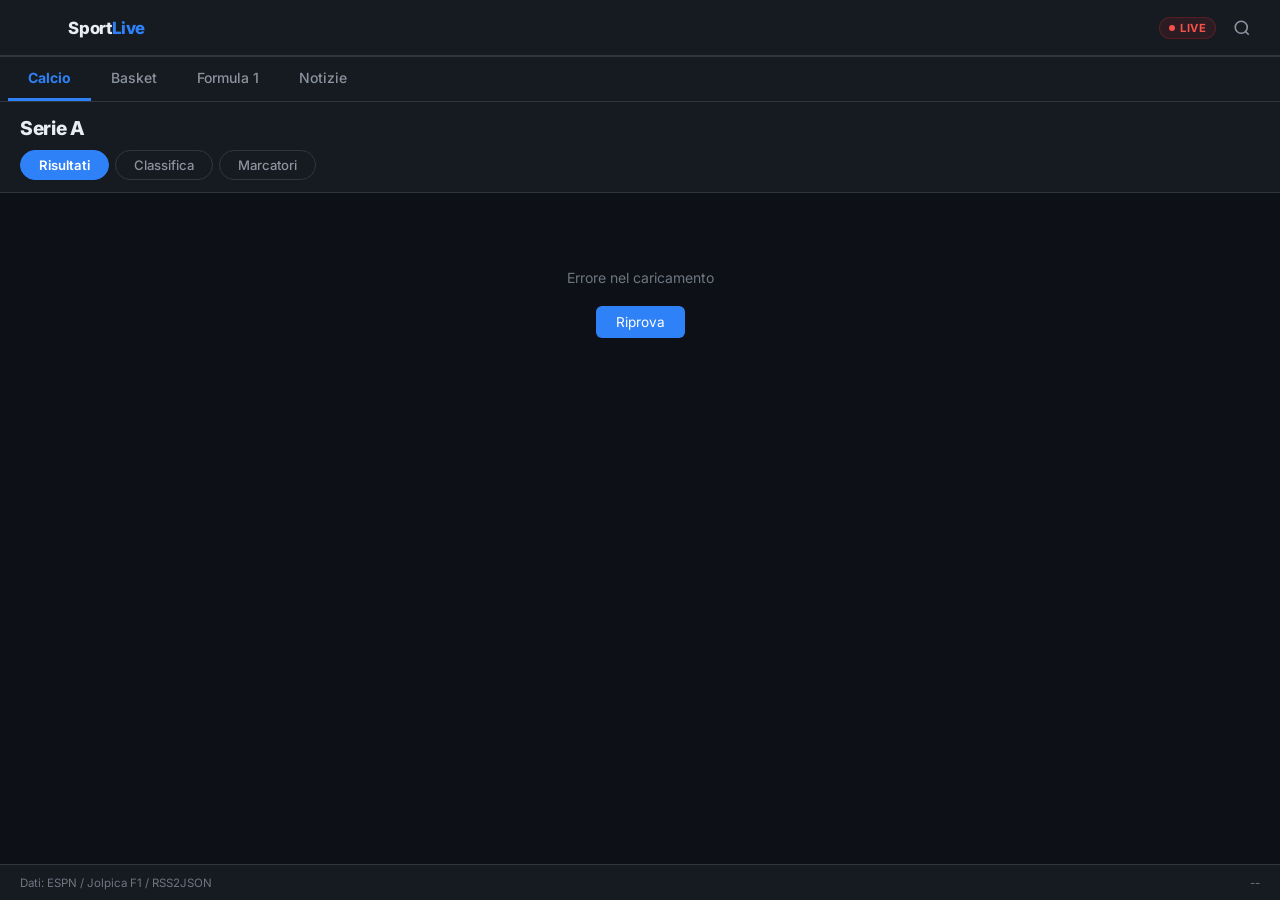
==== commit 296fdb27: "Redesign layout: full-width vertical, overlay sidebar, clean sport tab bar - Sidebar is now always a" ====
--- a/index.html
+++ b/index.html
@@ -105,8 +105,9 @@
       <div class="live-pill" id="live-pill">
         <span class="live-dot"></span><span>LIVE</span>
       </div>
-      <button class="search-btn" id="search-btn" title="Cerca">Cerca</button>
-      <button class="settings-btn" id="settings-btn" title="Impostazioni">Opzioni</button>
+      <button class="search-btn" id="search-btn" title="Cerca" aria-label="Cerca">
+        <svg width="18" height="18" viewBox="0 0 24 24" fill="none" stroke="currentColor" stroke-width="2.2"><circle cx="11" cy="11" r="8"/><line x1="21" y1="21" x2="16.65" y2="16.65"/></svg>
+      </button>
     </div>
   </header>
 
@@ -127,8 +128,10 @@
     <!-- SIDEBAR -->
     <aside class="sidebar" id="sidebar">
       <div class="sidebar-header">
-        <div class="sidebar-title">Competizioni</div>
-        <button class="sidebar-close" id="sidebar-close">X</button>
+        <div class="sidebar-title">Menu</div>
+        <button class="sidebar-close" id="sidebar-close" aria-label="Chiudi">
+          <svg width="16" height="16" viewBox="0 0 24 24" fill="none" stroke="currentColor" stroke-width="2.5"><line x1="18" y1="6" x2="6" y2="18"/><line x1="6" y1="6" x2="18" y2="18"/></svg>
+        </button>
       </div>
       <div class="sidebar-search">
         <input type="search" id="league-search" placeholder="Cerca competizione..." autocomplete="off">
--- a/style.css
+++ b/style.css
@@ -9,7 +9,7 @@
   --txt:#e6edf3; --txt2:#8b949e; --txt3:#6e7681;
   --blue:#2f81f7; --live:#f85149; --green:#3fb950;
   --yellow:#d29922; --orange:#db6d28;
-  --hh:56px; --sw:265px;
+  --hh:56px; --sbh:46px; --sw:280px;
   --shadow:0 1px 6px rgba(0,0,0,.4);
 }
 
@@ -250,18 +250,20 @@
   height:var(--hh);background:var(--card);
   border-bottom:1px solid var(--border);
   display:flex;align-items:center;
-  gap:12px;padding:0 16px;
-  box-shadow:var(--shadow);
+  gap:12px;padding:0 20px;
+  box-shadow:0 1px 0 var(--border);
 }
 .hamburger{
   display:flex;flex-direction:column;justify-content:center;
-  gap:5px;width:32px;height:32px;padding:4px;flex-shrink:0;
-}
-.hamburger span{display:block;height:2px;background:var(--txt2);border-radius:2px}
+  gap:5px;width:36px;height:36px;padding:6px;flex-shrink:0;border-radius:8px;
+  transition:background .15s;
+}
+.hamburger:hover{background:var(--bg)}
+.hamburger span{display:block;height:2px;background:var(--txt);border-radius:2px}
 .logo{display:flex;align-items:center;gap:7px;flex-shrink:0}
-.logo-name{font-size:1rem;font-weight:700;white-space:nowrap}
+.logo-name{font-size:1.05rem;font-weight:800;white-space:nowrap;letter-spacing:-.2px}
 .logo-live{color:var(--blue)}
-.sport-tabs{display:flex;background:var(--bg);border-radius:8px;padding:3px;gap:2px;flex:1;max-width:420px}
+.sport-tabs{display:none}
 .sport-tab{
   display:flex;align-items:center;gap:6px;
   padding:6px 14px;border-radius:6px;
@@ -280,41 +282,50 @@
 .live-dot{width:6px;height:6px;background:var(--live);border-radius:50%;animation:pulse 1.3s ease infinite}
 @keyframes pulse{0%,100%{opacity:1;transform:scale(1)}50%{opacity:.3;transform:scale(.7)}}
 .search-btn,.settings-btn{
-  font-size:.82rem;font-weight:600;color:var(--txt2);
-  padding:6px 12px;border-radius:6px;transition:all .15s;
+  color:var(--txt2);
+  width:36px;height:36px;border-radius:8px;
+  display:flex;align-items:center;justify-content:center;
+  transition:all .15s;
 }
 .search-btn:hover,.settings-btn:hover{background:var(--bg);color:var(--txt)}
 
-/* ── Mobile sport bar ────────────────────────────── */
+/* ── Sport tab bar (visible on desktop, hidden on mobile where bottom-nav handles it) ── */
 .mobile-sport-bar{
-  display:none;overflow-x:auto;scrollbar-width:none;
+  display:flex;overflow-x:auto;scrollbar-width:none;
   background:var(--card);border-bottom:1px solid var(--border);
-  padding:8px 12px;gap:6px;
+  padding:0 8px;gap:0;
+  position:sticky;top:var(--hh);z-index:99;height:var(--sbh);
+  align-items:stretch;flex-shrink:0;
 }
 .mobile-sport-bar::-webkit-scrollbar{display:none}
 .msport-btn{
-  white-space:nowrap;padding:6px 14px;border-radius:20px;
-  background:var(--bg);border:1px solid var(--border);
-  color:var(--txt2);font-size:.82rem;font-weight:500;
-  transition:all .15s;flex-shrink:0;
-}
-.msport-btn.active{background:var(--blue);color:#fff;border-color:var(--blue)}
+  white-space:nowrap;padding:0 20px;
+  border-bottom:3px solid transparent;border-radius:0;
+  color:var(--txt2);font-size:.875rem;font-weight:500;
+  transition:color .15s,border-color .15s;flex-shrink:0;
+  background:none;display:flex;align-items:center;
+}
+.msport-btn:hover{color:var(--txt)}
+.msport-btn.active{color:var(--blue);border-bottom-color:var(--blue);font-weight:700}
 
 /* ── Layout ──────────────────────────────────────── */
-.layout{display:flex;flex:1;min-height:0}
+.layout{flex:1;min-height:0}
 .sidebar-overlay{
-  display:none;position:fixed;inset:0;top:var(--hh);
-  background:rgba(0,0,0,.45);z-index:199;
+  display:none;position:fixed;inset:0;
+  background:rgba(0,0,0,.55);z-index:199;
 }
 .sidebar-overlay.visible{display:block}
 
-/* ── Sidebar ─────────────────────────────────────── */
+/* ── Sidebar — always slide-in overlay ── */
 .sidebar{
-  width:var(--sw);flex-shrink:0;
+  position:fixed;left:0;top:0;z-index:200;
+  width:var(--sw);height:100vh;
   background:var(--card);border-right:1px solid var(--border);
-  overflow-y:auto;position:sticky;top:var(--hh);
-  height:calc(100vh - var(--hh));display:flex;flex-direction:column;
-}
+  overflow-y:auto;display:flex;flex-direction:column;
+  transform:translateX(calc(-1 * var(--sw)));
+  transition:transform .28s ease;
+}
+.sidebar.open{transform:translateX(0);box-shadow:6px 0 24px rgba(0,0,0,.45)}
 .sidebar-header{
   display:flex;align-items:center;justify-content:space-between;
   padding:12px 14px 8px;border-bottom:1px solid var(--border);
@@ -322,10 +333,10 @@
 }
 .sidebar-title{font-size:.72rem;font-weight:700;text-transform:uppercase;letter-spacing:.8px;color:var(--txt3)}
 .sidebar-close{
-  font-size:.9rem;color:var(--txt3);width:24px;height:24px;border-radius:50%;
+  color:var(--txt2);width:32px;height:32px;border-radius:8px;
   display:flex;align-items:center;justify-content:center;transition:background .15s;
 }
-.sidebar-close:hover{background:var(--bg)}
+.sidebar-close:hover{background:var(--bg);color:var(--txt)}
 .sidebar-search{padding:10px 12px;border-bottom:1px solid var(--border);flex-shrink:0}
 .sidebar-search input{
   width:100%;padding:7px 12px;border-radius:20px;
@@ -420,27 +431,25 @@
 .reset-prefs-btn:hover{border-color:var(--live);color:var(--live)}
 
 /* ── Main ────────────────────────────────────────── */
-.main{flex:1;min-width:0;display:flex;flex-direction:column}
+.main{width:100%;display:flex;flex-direction:column}
 .content-header{
   background:var(--card);border-bottom:1px solid var(--border);
-  padding:12px 20px 10px;position:sticky;top:var(--hh);z-index:100;
-}
-.content-header-left{display:flex;align-items:center;gap:8px;margin-bottom:8px}
-.page-title{font-size:1.15rem;font-weight:700}
-.fav-btn{font-size:.85rem;color:var(--txt3);transition:color .15s;padding:4px 8px;border-radius:4px;font-weight:600}
-.fav-btn:hover{background:var(--bg)}
-.fav-btn.starred{color:var(--yellow)}
-.view-tabs{display:flex;border:1px solid var(--border);border-radius:8px;overflow:hidden}
+  padding:14px 20px 12px;
+  position:sticky;top:calc(var(--hh) + var(--sbh));z-index:100;
+}
+.content-header-left{display:flex;align-items:center;gap:8px;margin-bottom:10px}
+.page-title{font-size:1.2rem;font-weight:800;letter-spacing:-.3px}
+.fav-btn{display:none}
+.view-tabs{display:flex;gap:6px}
 .view-tab{
   padding:6px 18px;font-size:.82rem;font-weight:500;
-  color:var(--txt2);border-right:1px solid var(--border);
+  color:var(--txt2);border-radius:20px;border:1px solid var(--border);
   transition:all .12s;
 }
-.view-tab:last-child{border-right:none}
 .view-tab:hover{background:var(--bg);color:var(--txt)}
-.view-tab.active{background:var(--blue);color:#fff;font-weight:600}
-
-#content{padding:14px 20px}
+.view-tab.active{background:var(--blue);color:#fff;border-color:var(--blue);font-weight:600}
+
+#content{padding:16px 20px;max-width:960px;margin:0 auto;width:100%}
 
 /* ── Loading / Empty / Error ─────────────────────── */
 .loading-state,.empty-state,.error-state{
@@ -463,11 +472,11 @@
 /* ── Match list ──────────────────────────────────── */
 .match-section{
   background:var(--card);border:1px solid var(--border);
-  border-radius:8px;overflow:hidden;margin-bottom:10px;
+  border-radius:10px;overflow:hidden;margin-bottom:12px;
 }
 .match-section-head{
   display:flex;align-items:center;gap:8px;
-  padding:9px 14px;background:var(--card2);
+  padding:10px 16px;background:var(--card2);
   border-bottom:1px solid var(--border);
 }
 .msh-name{
@@ -482,13 +491,13 @@
 
 .match-row{
   display:grid;
-  grid-template-columns:64px 1fr 72px 1fr 90px;
-  align-items:center;gap:6px;
-  padding:10px 14px;border-bottom:1px solid var(--border);
+  grid-template-columns:62px 1fr 78px 1fr 80px;
+  align-items:center;gap:8px;
+  padding:13px 16px;border-bottom:1px solid var(--border);
   cursor:pointer;transition:background .1s;
 }
 .match-row:last-child{border-bottom:none}
-.match-row:hover{background:rgba(47,129,247,.06)}
+.match-row:hover{background:rgba(47,129,247,.07)}
 .match-row.is-live{background:rgba(248,81,73,.04)}
 .match-row.is-live:hover{background:rgba(248,81,73,.08)}
 
@@ -504,17 +513,17 @@
 .mr-team{display:flex;align-items:center;gap:7px;overflow:hidden}
 .mr-team.home{justify-content:flex-end}
 .mr-team.away{justify-content:flex-start}
-.mr-crest{width:20px;height:20px;object-fit:contain;flex-shrink:0}
+.mr-crest{width:24px;height:24px;object-fit:contain;flex-shrink:0}
 .mr-ph{
   width:20px;height:20px;background:var(--bg);border-radius:3px;
   display:flex;align-items:center;justify-content:center;
   font-size:.6rem;color:var(--txt3);flex-shrink:0;font-weight:700;
 }
-.mr-name{font-size:.875rem;font-weight:500;white-space:nowrap;overflow:hidden;text-overflow:ellipsis}
+.mr-name{font-size:.9rem;font-weight:500;white-space:nowrap;overflow:hidden;text-overflow:ellipsis}
 .mr-name.bold{font-weight:700}
 
 .mr-score{display:flex;align-items:center;justify-content:center;gap:3px;flex-shrink:0}
-.mr-snum{font-size:1.25rem;font-weight:900;min-width:20px;text-align:center}
+.mr-snum{font-size:1.35rem;font-weight:900;min-width:22px;text-align:center}
 .mr-ssep{font-size:.85rem;color:var(--txt3)}
 
 .mr-extra{display:flex;flex-direction:column;align-items:flex-end;gap:2px;overflow:hidden}
@@ -764,17 +773,11 @@
 
 /* ── Responsive ──────────────────────────────────── */
 @media(max-width:768px){
-  .sidebar{
-    position:fixed;left:-100%;top:var(--hh);
-    height:calc(100vh - var(--hh));z-index:200;
-    transition:left .28s ease;box-shadow:4px 0 20px rgba(0,0,0,.2);
-  }
-  .sidebar.open{left:0}
-  .mobile-sport-bar{display:flex}
-  .sport-tabs{display:none}
-  #content{padding:10px 12px}
-  .match-row{grid-template-columns:52px 1fr 60px 1fr 70px;gap:4px;padding:8px 10px}
-  .content-header{padding:10px 12px 8px}
+  .mobile-sport-bar{display:none}
+  .content-header{padding:10px 14px 8px;top:var(--hh)}
+  #content{padding:10px 14px;max-width:100%}
+  .match-row{grid-template-columns:50px 1fr 64px 1fr 0;gap:4px;padding:9px 12px}
+  .mr-extra{display:none}
   .lineup-split{grid-template-columns:1fr}
   .table-wrap table{min-width:420px}
   .onboarding-container{padding:24px 20px}
@@ -782,10 +785,7 @@
   .tv-roster-grid{grid-template-columns:1fr}
 }
 @media(max-width:480px){
-  .tab-label{display:none}
-  .logo-name{display:none}
-  .mr-tv{display:none}
-  .mr-name{font-size:.8rem}
+  .mr-name{font-size:.82rem}
   .news-thumb{width:80px;height:56px}
   .tv-hero{flex-direction:column;text-align:center;gap:12px}
   .tv-stats-grid{grid-template-columns:repeat(2,1fr)}
@@ -901,8 +901,6 @@
 @media(max-width:768px){
   .bottom-nav{display:flex}
   body{padding-bottom:60px}
-  .sport-tabs{display:none}
-  .mobile-sport-bar{display:none}
 }
 
 /* ── Pitch lineup ── */
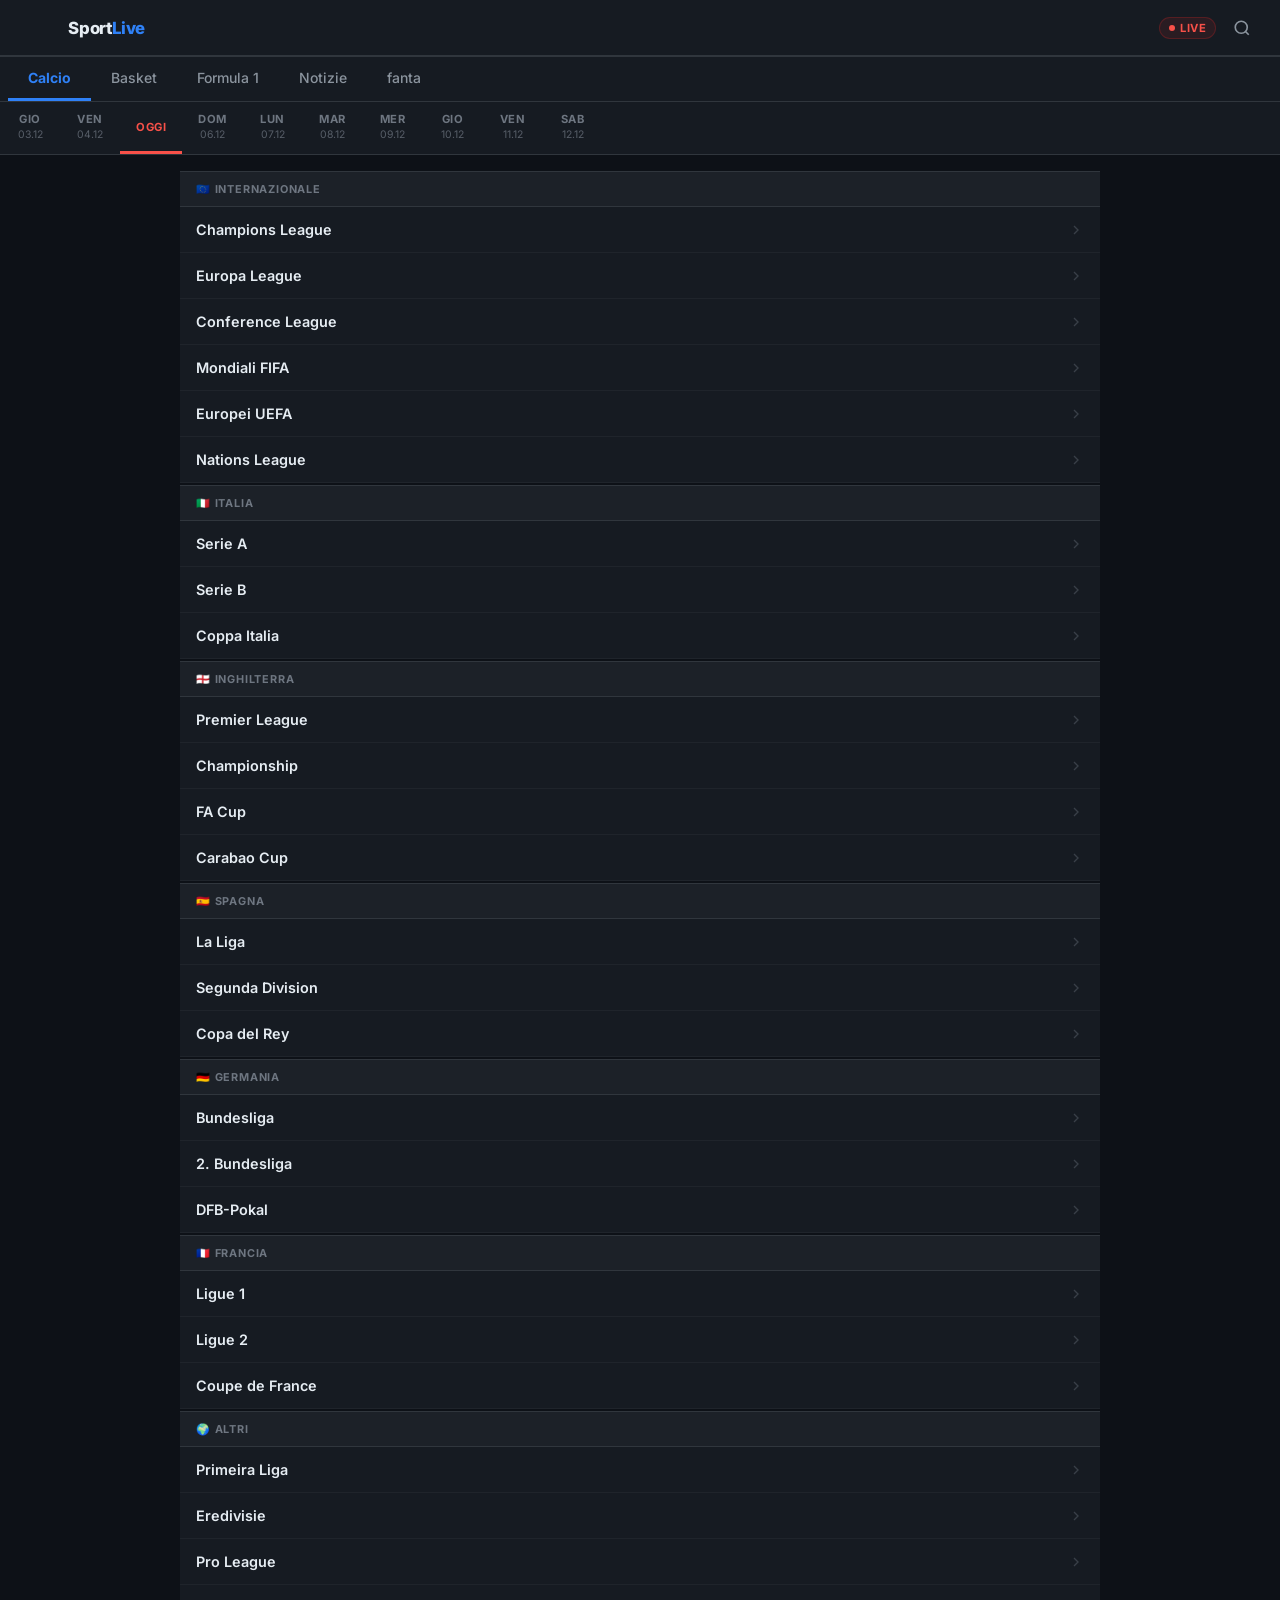
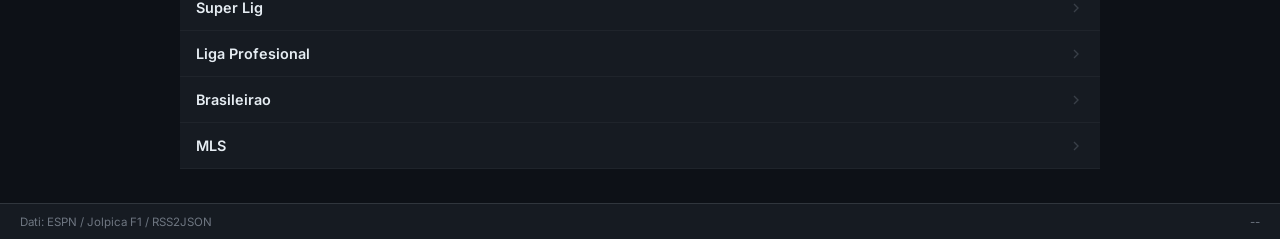
==== commit aafd02d0: "Add FlashScore-style competition overview, date navigation, back button - App now opens to a competi" ====
--- a/index.html
+++ b/index.html
@@ -117,7 +117,11 @@
     <button class="msport-btn" data-sport="basketball">Basket</button>
     <button class="msport-btn" data-sport="f1">F1</button>
     <button class="msport-btn" data-sport="news">Notizie</button>
-  </div>
+    <button class="msport-btn" data-sport="fanta">Fanta</button>
+  </div>
+
+  <!-- DATE NAV -->
+  <div class="date-nav" id="date-nav"></div>
 
   <!-- SIDEBAR OVERLAY (mobile) -->
   <div class="sidebar-overlay" id="sidebar-overlay"></div>
@@ -196,10 +200,13 @@
 
     <!-- MAIN -->
     <main class="main">
-      <div class="content-header" id="content-header">
+      <div class="content-header" id="content-header" style="display:none">
         <div class="content-header-left">
+          <button class="comp-back-btn" id="comp-back-btn" onclick="backToOverview()" title="Tutte le competizioni" style="display:none">
+            <svg width="18" height="18" viewBox="0 0 24 24" fill="none" stroke="currentColor" stroke-width="2.5"><polyline points="15 18 9 12 15 6"/></svg>
+          </button>
           <h2 class="page-title" id="page-title">Champions League</h2>
-          <button class="fav-btn" id="fav-btn" title="Aggiungi ai preferiti">Pref.</button>
+          <button class="fav-btn" id="fav-btn" title="Aggiungi ai preferiti" style="display:none">Pref.</button>
         </div>
         <div class="view-tabs" id="view-tabs">
           <button class="view-tab active" data-view="scores">Risultati</button>
--- a/style.css
+++ b/style.css
@@ -9,7 +9,7 @@
   --txt:#e6edf3; --txt2:#8b949e; --txt3:#6e7681;
   --blue:#2f81f7; --live:#f85149; --green:#3fb950;
   --yellow:#d29922; --orange:#db6d28;
-  --hh:56px; --sbh:46px; --sw:280px;
+  --hh:56px; --sbh:46px; --dnh:0px; --sw:280px;
   --shadow:0 1px 6px rgba(0,0,0,.4);
 }
 
@@ -435,7 +435,7 @@
 .content-header{
   background:var(--card);border-bottom:1px solid var(--border);
   padding:14px 20px 12px;
-  position:sticky;top:calc(var(--hh) + var(--sbh));z-index:100;
+  position:sticky;top:calc(var(--hh) + var(--sbh) + var(--dnh));z-index:100;
 }
 .content-header-left{display:flex;align-items:center;gap:8px;margin-bottom:10px}
 .page-title{font-size:1.2rem;font-weight:800;letter-spacing:-.3px}
@@ -774,7 +774,8 @@
 /* ── Responsive ──────────────────────────────────── */
 @media(max-width:768px){
   .mobile-sport-bar{display:none}
-  .content-header{padding:10px 14px 8px;top:var(--hh)}
+  .date-nav{top:var(--hh)}
+  .content-header{padding:10px 14px 8px;top:calc(var(--hh) + var(--dnh))}
   #content{padding:10px 14px;max-width:100%}
   .match-row{grid-template-columns:50px 1fr 64px 1fr 0;gap:4px;padding:9px 12px}
   .mr-extra{display:none}
@@ -986,3 +987,56 @@
 .pitch-container{display:flex;flex-direction:column;gap:16px}
 .pitch-team-wrap{border-radius:10px;overflow:hidden;border:1px solid var(--border)}
 .bench-fanta-badge{font-size:.6rem;font-weight:800;background:var(--green);color:#fff;padding:1px 4px;border-radius:3px;letter-spacing:.3px;flex-shrink:0}
+
+/* ── Date navigation ── */
+.date-nav{
+  display:none;overflow-x:auto;scrollbar-width:none;
+  background:var(--card);border-bottom:1px solid var(--border);
+  position:sticky;top:calc(var(--hh) + var(--sbh));z-index:97;
+}
+.date-nav::-webkit-scrollbar{display:none}
+.dn-btn{
+  display:flex;flex-direction:column;align-items:center;justify-content:center;
+  padding:0 16px;flex-shrink:0;gap:2px;
+  height:52px;border-bottom:3px solid transparent;
+  color:var(--txt3);font-family:inherit;transition:all .15s;
+  border-radius:0;background:none;min-width:60px;
+}
+.dn-btn:hover{background:rgba(255,255,255,.04);color:var(--txt)}
+.dn-btn.active{color:var(--live);border-bottom-color:var(--live);font-weight:700}
+.dn-wd{font-size:.7rem;font-weight:700;text-transform:uppercase;letter-spacing:.5px}
+.dn-dd{font-size:.65rem;opacity:.75}
+
+/* ── Competition overview ── */
+.comp-overview{background:var(--bg);padding-bottom:16px}
+.comp-group{margin-bottom:2px}
+.comp-group-header{
+  padding:10px 16px;
+  font-size:.68rem;font-weight:700;
+  text-transform:uppercase;letter-spacing:.8px;
+  color:var(--txt3);
+  background:var(--card2);
+  border-top:1px solid var(--border);
+  border-bottom:1px solid var(--border);
+}
+.comp-overview-row{
+  display:flex;align-items:center;gap:14px;
+  padding:14px 16px;
+  border-bottom:1px solid rgba(255,255,255,.04);
+  cursor:pointer;transition:background .1s;
+  background:var(--card);
+}
+.comp-overview-row:hover{background:rgba(47,129,247,.08)}
+.comp-flag{font-size:1.1rem;flex-shrink:0;width:22px;text-align:center;line-height:1}
+.comp-ov-logo{width:24px;height:24px;object-fit:contain;flex-shrink:0}
+.comp-overview-info{flex:1;min-width:0}
+.comp-overview-name{font-size:.9rem;font-weight:600;color:var(--txt)}
+.comp-overview-arrow{color:var(--txt3);flex-shrink:0;opacity:.4}
+
+/* ── Back button in content header ── */
+.comp-back-btn{
+  width:34px;height:34px;border-radius:8px;
+  color:var(--txt2);display:flex;align-items:center;justify-content:center;
+  transition:background .15s;flex-shrink:0;
+}
+.comp-back-btn:hover{background:var(--bg);color:var(--txt)}
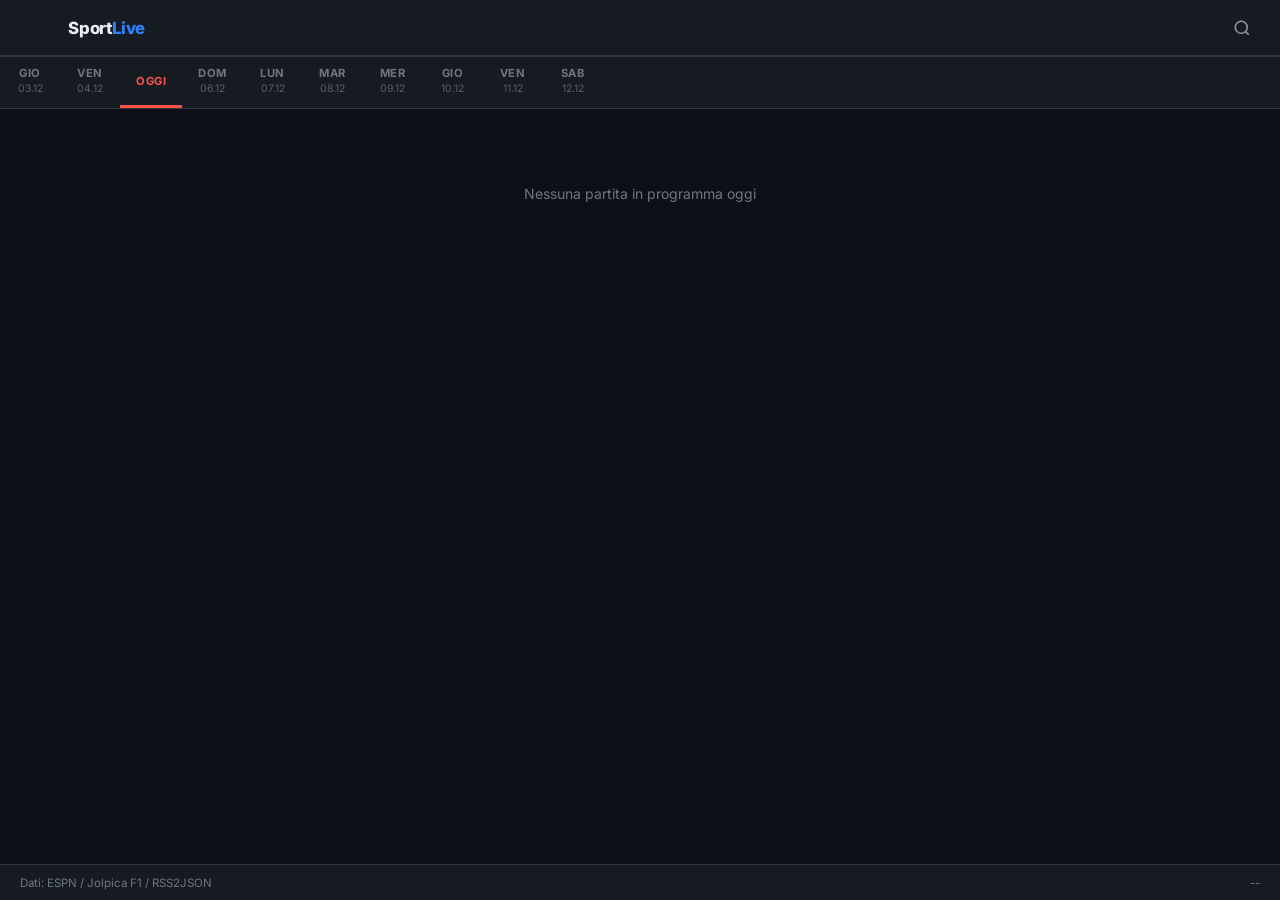
==== commit 82ee4ac2: "Remove sport bar, simplify bottom nav to single Menu button - Deleted the mobile sport bar (horizont" ====
--- a/index.html
+++ b/index.html
@@ -111,15 +111,6 @@
     </div>
   </header>
 
-  <!-- MOBILE SPORT BAR -->
-  <div class="mobile-sport-bar" id="mobile-sport-bar">
-    <button class="msport-btn active" data-sport="football">Calcio</button>
-    <button class="msport-btn" data-sport="basketball">Basket</button>
-    <button class="msport-btn" data-sport="f1">F1</button>
-    <button class="msport-btn" data-sport="news">Notizie</button>
-    <button class="msport-btn" data-sport="fanta">Fanta</button>
-  </div>
-
   <!-- DATE NAV -->
   <div class="date-nav" id="date-nav"></div>
 
@@ -253,25 +244,9 @@
 
   <!-- BOTTOM NAV (mobile/app) -->
   <nav class="bottom-nav" id="bottom-nav">
-    <button class="bn-btn active" data-sport="football" onclick="switchSport('football')">
-      <svg class="bn-icon" viewBox="0 0 24 24" fill="none" stroke="currentColor" stroke-width="2"><circle cx="12" cy="12" r="10"/><path d="M12 2a10 10 0 0 1 6.9 17.1M12 2a10 10 0 0 0-6.9 17.1M12 22v-4M6 17l2-3M18 17l-2-3M8 6l4 3 4-3"/></svg>
-      <span class="bn-label">Calcio</span>
-    </button>
-    <button class="bn-btn" data-sport="basketball" onclick="switchSport('basketball')">
-      <svg class="bn-icon" viewBox="0 0 24 24" fill="none" stroke="currentColor" stroke-width="2"><circle cx="12" cy="12" r="10"/><path d="M4.9 4.9a14 14 0 0 1 14.2 14.2M4.9 19.1a14 14 0 0 1 14.2-14.2M2 12h20M12 2v20"/></svg>
-      <span class="bn-label">Basket</span>
-    </button>
-    <button class="bn-btn" data-sport="f1" onclick="switchSport('f1')">
-      <svg class="bn-icon" viewBox="0 0 24 24" fill="none" stroke="currentColor" stroke-width="2"><path d="M3 17h4l3-9 4 9h4M1 17l2-4M23 17l-2-4M7 13h10"/></svg>
-      <span class="bn-label">F1</span>
-    </button>
-    <button class="bn-btn" data-sport="fanta" onclick="switchSport('fanta')">
-      <svg class="bn-icon" viewBox="0 0 24 24" fill="none" stroke="currentColor" stroke-width="2"><path d="M12 2l3.09 6.26L22 9.27l-5 4.87 1.18 6.88L12 17.77l-6.18 3.25L7 14.14 2 9.27l6.91-1.01L12 2z"/></svg>
-      <span class="bn-label">Fanta</span>
-    </button>
-    <button class="bn-btn" data-action="menu" onclick="toggleSidebar()">
+    <button class="bn-btn" onclick="toggleSidebar()">
       <svg class="bn-icon" viewBox="0 0 24 24" fill="none" stroke="currentColor" stroke-width="2"><line x1="3" y1="6" x2="21" y2="6"/><line x1="3" y1="12" x2="21" y2="12"/><line x1="3" y1="18" x2="21" y2="18"/></svg>
-      <span class="bn-label">Altro</span>
+      <span class="bn-label">Menu</span>
     </button>
   </nav>
 
--- a/style.css
+++ b/style.css
@@ -9,7 +9,7 @@
   --txt:#e6edf3; --txt2:#8b949e; --txt3:#6e7681;
   --blue:#2f81f7; --live:#f85149; --green:#3fb950;
   --yellow:#d29922; --orange:#db6d28;
-  --hh:56px; --sbh:46px; --dnh:0px; --sw:280px;
+  --hh:56px; --sbh:0px; --dnh:0px; --sw:280px;
   --shadow:0 1px 6px rgba(0,0,0,.4);
 }
 
@@ -289,24 +289,7 @@
 }
 .search-btn:hover,.settings-btn:hover{background:var(--bg);color:var(--txt)}
 
-/* ── Sport tab bar (visible on desktop, hidden on mobile where bottom-nav handles it) ── */
-.mobile-sport-bar{
-  display:flex;overflow-x:auto;scrollbar-width:none;
-  background:var(--card);border-bottom:1px solid var(--border);
-  padding:0 8px;gap:0;
-  position:sticky;top:var(--hh);z-index:99;height:var(--sbh);
-  align-items:stretch;flex-shrink:0;
-}
-.mobile-sport-bar::-webkit-scrollbar{display:none}
-.msport-btn{
-  white-space:nowrap;padding:0 20px;
-  border-bottom:3px solid transparent;border-radius:0;
-  color:var(--txt2);font-size:.875rem;font-weight:500;
-  transition:color .15s,border-color .15s;flex-shrink:0;
-  background:none;display:flex;align-items:center;
-}
-.msport-btn:hover{color:var(--txt)}
-.msport-btn.active{color:var(--blue);border-bottom-color:var(--blue);font-weight:700}
+/* ── Sport bar removed — navigation via sidebar ── */
 
 /* ── Layout ──────────────────────────────────────── */
 .layout{flex:1;min-height:0}
@@ -490,10 +473,8 @@
 .msh-count{font-size:.72rem;color:var(--txt3)}
 
 .match-row{
-  display:grid;
-  grid-template-columns:62px 1fr 78px 1fr 80px;
-  align-items:center;gap:8px;
-  padding:13px 16px;border-bottom:1px solid var(--border);
+  display:flex;align-items:center;gap:10px;
+  padding:11px 14px;border-bottom:1px solid var(--border);
   cursor:pointer;transition:background .1s;
 }
 .match-row:last-child{border-bottom:none}
@@ -501,33 +482,22 @@
 .match-row.is-live{background:rgba(248,81,73,.04)}
 .match-row.is-live:hover{background:rgba(248,81,73,.08)}
 
-.mr-time{text-align:center}
+.mr-time{flex-shrink:0;width:58px;text-align:center}
 .mr-badge{
-  display:inline-block;font-size:.72rem;font-weight:700;
-  padding:3px 7px;border-radius:4px;
+  display:inline-block;font-size:.68rem;font-weight:700;
+  padding:3px 6px;border-radius:4px;white-space:nowrap;
 }
 .mr-badge.live{background:rgba(248,81,73,.15);color:var(--live)}
 .mr-badge.fin{background:rgba(255,255,255,.06);color:var(--txt3)}
 .mr-badge.pre{background:rgba(63,185,80,.1);color:var(--green)}
 
-.mr-team{display:flex;align-items:center;gap:7px;overflow:hidden}
-.mr-team.home{justify-content:flex-end}
-.mr-team.away{justify-content:flex-start}
-.mr-crest{width:24px;height:24px;object-fit:contain;flex-shrink:0}
-.mr-ph{
-  width:20px;height:20px;background:var(--bg);border-radius:3px;
-  display:flex;align-items:center;justify-content:center;
-  font-size:.6rem;color:var(--txt3);flex-shrink:0;font-weight:700;
-}
-.mr-name{font-size:.9rem;font-weight:500;white-space:nowrap;overflow:hidden;text-overflow:ellipsis}
+.mr-teams{flex:1;display:flex;flex-direction:column;gap:5px;min-width:0}
+.mr-team-row{display:flex;align-items:center;gap:7px;min-width:0}
+.mr-crest{width:20px;height:20px;object-fit:contain;flex-shrink:0}
+.mr-name{font-size:.9rem;font-weight:500;flex:1;overflow:hidden;text-overflow:ellipsis;white-space:nowrap}
 .mr-name.bold{font-weight:700}
-
-.mr-score{display:flex;align-items:center;justify-content:center;gap:3px;flex-shrink:0}
-.mr-snum{font-size:1.35rem;font-weight:900;min-width:22px;text-align:center}
-.mr-ssep{font-size:.85rem;color:var(--txt3)}
-
-.mr-extra{display:flex;flex-direction:column;align-items:flex-end;gap:2px;overflow:hidden}
-.mr-tv{font-size:.68rem;color:var(--txt3);white-space:nowrap;overflow:hidden;text-overflow:ellipsis;max-width:88px}
+.mr-tscore{margin-left:auto;font-size:1.15rem;font-weight:900;min-width:20px;text-align:right;flex-shrink:0;color:var(--txt)}
+.mr-tscore.bold{color:var(--txt)}
 
 /* ── Standings ───────────────────────────────────── */
 .table-wrap{background:var(--card);border:1px solid var(--border);border-radius:8px;overflow:hidden;overflow-x:auto}
@@ -773,12 +743,11 @@
 
 /* ── Responsive ──────────────────────────────────── */
 @media(max-width:768px){
-  .mobile-sport-bar{display:none}
   .date-nav{top:var(--hh)}
   .content-header{padding:10px 14px 8px;top:calc(var(--hh) + var(--dnh))}
   #content{padding:10px 14px;max-width:100%}
-  .match-row{grid-template-columns:50px 1fr 64px 1fr 0;gap:4px;padding:9px 12px}
-  .mr-extra{display:none}
+  .match-row{padding:9px 12px;gap:8px}
+  .mr-time{width:50px}
   .lineup-split{grid-template-columns:1fr}
   .table-wrap table{min-width:420px}
   .onboarding-container{padding:24px 20px}
@@ -838,6 +807,19 @@
 }
 .lang-btn:hover{border-color:var(--blue);color:var(--blue)}
 .lang-btn.active{background:var(--blue);color:#fff;border-color:var(--blue)}
+
+/* ── Sidebar sport switcher ── */
+.sidebar-sports{padding:10px 12px;border-bottom:1px solid var(--border)}
+.ss-grid{display:grid;grid-template-columns:repeat(5,1fr);gap:4px}
+.ss-btn{
+  display:flex;flex-direction:column;align-items:center;gap:3px;
+  padding:8px 2px;border-radius:8px;border:none;background:none;
+  color:var(--txt3);font-size:.58rem;font-weight:600;text-transform:uppercase;
+  letter-spacing:.3px;font-family:inherit;cursor:pointer;transition:all .15s;
+}
+.ss-btn.active{background:rgba(47,129,247,.12);color:var(--blue)}
+.ss-btn:hover:not(.active){background:var(--bg);color:var(--txt2)}
+.ss-icon{font-size:1.2rem;line-height:1}
 
 /* ── Cat section (sidebar) ────────────────────────────────── */
 .cat-section{display:flex;flex-direction:column}
@@ -878,30 +860,29 @@
 
 /* ── Score bigger in match card ── (see .mr-snum above, updated in-place) */
 
-/* ── Bottom navigation (app/mobile) ── */
+/* ── Bottom navigation — single Menu button ── */
 .bottom-nav{
   position:fixed;bottom:0;left:0;right:0;z-index:250;
   display:none;
   background:var(--card);border-top:1px solid var(--border);
-  height:60px;padding:0 4px;
-  gap:0;justify-content:space-around;align-items:stretch;
-  box-shadow:0 -2px 12px rgba(0,0,0,.08);
+  height:52px;
+  justify-content:stretch;align-items:stretch;
+  box-shadow:0 -2px 16px rgba(0,0,0,.15);
 }
 .bn-btn{
-  display:flex;flex-direction:column;align-items:center;justify-content:center;
-  flex:1;gap:3px;color:var(--txt3);font-family:inherit;
-  font-size:.6rem;font-weight:500;letter-spacing:.2px;
-  padding:6px 2px;border-radius:0;border:none;background:none;
-  transition:color .15s;
-}
-.bn-btn.active{color:var(--blue)}
-.bn-btn:active{background:rgba(29,78,216,.06)}
-.bn-icon{width:22px;height:22px;flex-shrink:0}
-.bn-label{font-size:.6rem;line-height:1;text-align:center}
+  flex:1;display:flex;flex-direction:row;align-items:center;justify-content:center;
+  gap:8px;color:var(--txt2);font-family:inherit;
+  font-size:.85rem;font-weight:600;letter-spacing:.2px;
+  padding:0 16px;border:none;background:none;
+  transition:color .15s,background .15s;cursor:pointer;
+}
+.bn-btn:active{background:rgba(47,129,247,.08);color:var(--blue)}
+.bn-icon{width:20px;height:20px;flex-shrink:0}
+.bn-label{font-size:.85rem;line-height:1}
 
 @media(max-width:768px){
   .bottom-nav{display:flex}
-  body{padding-bottom:60px}
+  body{padding-bottom:52px}
 }
 
 /* ── Pitch lineup ── */
@@ -965,7 +946,6 @@
 /* ── Match card dark improvements ── */
 .match-section{background:var(--card);border-color:var(--border)}
 .match-section-head{background:var(--card2)}
-.mr-snum{font-size:1.3rem;font-weight:900;color:var(--txt)}
 .mr-name{color:var(--txt)}
 .mr-badge.live{background:rgba(248,81,73,.15);color:var(--live);animation:livebadge 1.5s ease infinite}
 @keyframes livebadge{0%,100%{opacity:1}50%{opacity:.6}}
@@ -1009,29 +989,36 @@
 
 /* ── Competition overview ── */
 .comp-overview{background:var(--bg);padding-bottom:16px}
-.comp-group{margin-bottom:2px}
-.comp-group-header{
-  padding:10px 16px;
-  font-size:.68rem;font-weight:700;
-  text-transform:uppercase;letter-spacing:.8px;
-  color:var(--txt3);
-  background:var(--card2);
-  border-top:1px solid var(--border);
+.comp-flag{font-size:1.1rem;flex-shrink:0;width:22px;text-align:center;line-height:1}
+.comp-ov-logo{width:22px;height:22px;object-fit:contain;flex-shrink:0}
+.comp-overview-arrow{color:var(--txt3);flex-shrink:0;opacity:.5}
+
+/* ── Live overview blocks (one per competition that has matches) ── */
+.ov-comp-block{
+  background:var(--card);border:1px solid var(--border);
+  border-radius:10px;overflow:hidden;margin-bottom:10px;
+}
+.ov-comp-header{
+  display:flex;align-items:center;gap:10px;
+  padding:9px 14px;background:var(--card2);
   border-bottom:1px solid var(--border);
-}
-.comp-overview-row{
-  display:flex;align-items:center;gap:14px;
-  padding:14px 16px;
-  border-bottom:1px solid rgba(255,255,255,.04);
   cursor:pointer;transition:background .1s;
-  background:var(--card);
-}
-.comp-overview-row:hover{background:rgba(47,129,247,.08)}
-.comp-flag{font-size:1.1rem;flex-shrink:0;width:22px;text-align:center;line-height:1}
-.comp-ov-logo{width:24px;height:24px;object-fit:contain;flex-shrink:0}
-.comp-overview-info{flex:1;min-width:0}
-.comp-overview-name{font-size:.9rem;font-weight:600;color:var(--txt)}
-.comp-overview-arrow{color:var(--txt3);flex-shrink:0;opacity:.4}
+}
+.ov-comp-header:hover{background:rgba(47,129,247,.08)}
+.ov-comp-name{
+  flex:1;font-size:.75rem;font-weight:700;
+  text-transform:uppercase;letter-spacing:.5px;color:var(--txt2);
+}
+.ov-live-dot{
+  width:6px;height:6px;border-radius:50%;background:var(--live);
+  animation:pulse 1.3s ease infinite;flex-shrink:0;
+}
+.ov-match-count{
+  font-size:.68rem;font-weight:700;color:var(--txt3);
+  background:var(--bg);padding:2px 7px;border-radius:10px;flex-shrink:0;
+}
+.ov-matches .match-card{border-bottom:1px solid var(--border)}
+.ov-matches .match-card:last-child{border-bottom:none}
 
 /* ── Back button in content header ── */
 .comp-back-btn{
@@ -1040,3 +1027,32 @@
   transition:background .15s;flex-shrink:0;
 }
 .comp-back-btn:hover{background:var(--bg);color:var(--txt)}
+
+/* ── News hero card ── */
+.news-hero{
+  display:block;background:var(--card);border:1px solid var(--border);
+  border-radius:10px;overflow:hidden;text-decoration:none;color:inherit;
+  margin-bottom:10px;transition:border-color .15s;
+}
+.news-hero:hover{border-color:var(--blue)}
+.news-hero-img{width:100%;height:200px;object-fit:cover;background:var(--bg);display:block}
+.news-hero-body{padding:12px 14px 14px}
+.news-hero-hl{
+  font-size:1.05rem;font-weight:700;line-height:1.4;margin-top:6px;
+  display:-webkit-box;-webkit-line-clamp:3;-webkit-box-orient:vertical;overflow:hidden;
+}
+
+/* ── News category bar ── */
+.news-cats-bar{
+  display:flex;overflow-x:auto;scrollbar-width:none;
+  gap:6px;padding-bottom:12px;
+}
+.news-cats-bar::-webkit-scrollbar{display:none}
+.ncat-btn{
+  padding:5px 14px;border-radius:20px;border:1px solid var(--border);
+  background:var(--card);color:var(--txt2);font-size:.8rem;font-weight:600;
+  white-space:nowrap;flex-shrink:0;transition:all .15s;
+  font-family:inherit;cursor:pointer;
+}
+.ncat-btn.active{background:var(--live);color:#fff;border-color:var(--live)}
+.ncat-btn:hover:not(.active){border-color:var(--txt2);color:var(--txt)}
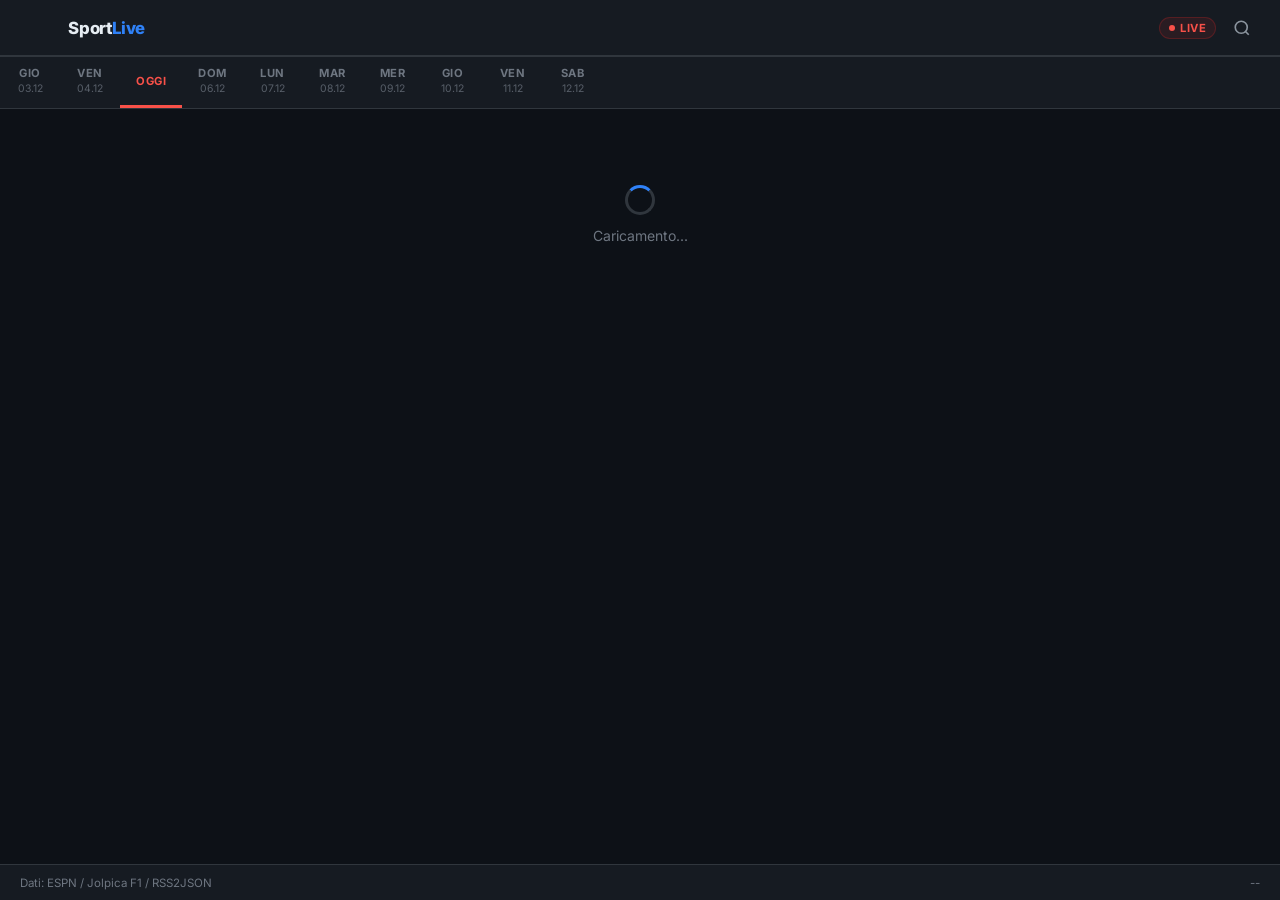
==== commit ac83fd70: "Remove view tabs, add fanta player autocomplete search - Removed Risultati/Classifica/Marcatori tab " ====
--- a/index.html
+++ b/index.html
@@ -197,12 +197,6 @@
             <svg width="18" height="18" viewBox="0 0 24 24" fill="none" stroke="currentColor" stroke-width="2.5"><polyline points="15 18 9 12 15 6"/></svg>
           </button>
           <h2 class="page-title" id="page-title">Champions League</h2>
-          <button class="fav-btn" id="fav-btn" title="Aggiungi ai preferiti" style="display:none">Pref.</button>
-        </div>
-        <div class="view-tabs" id="view-tabs">
-          <button class="view-tab active" data-view="scores">Risultati</button>
-          <button class="view-tab" data-view="standings">Classifica</button>
-          <button class="view-tab" data-view="scorers">Marcatori</button>
         </div>
       </div>
 
--- a/style.css
+++ b/style.css
@@ -828,7 +828,7 @@
 .fanta-squad-sec{border-top:2px solid rgba(22,163,74,.2);padding-bottom:10px;background:rgba(22,163,74,.02)}
 .fanta-squad-header{display:flex;align-items:center;justify-content:space-between;padding:10px 14px 8px}
 .fanta-cnt{font-size:.68rem;font-weight:800;background:var(--green);color:#fff;padding:2px 8px;border-radius:10px;min-width:22px;text-align:center}
-.fanta-add-row{display:flex;gap:6px;padding:0 10px 8px}
+.fanta-add-row{display:flex;gap:6px;padding-bottom:0}
 .fanta-input{flex:1;padding:7px 10px;border-radius:6px;border:1px solid var(--border);background:var(--bg);font-family:inherit;font-size:.82rem;color:var(--txt);outline:none;transition:border-color .15s}
 .fanta-input:focus{border-color:var(--green)}
 .fanta-add-btn{width:30px;height:30px;border-radius:6px;background:var(--green);color:#fff;font-size:1.2rem;font-weight:700;display:flex;align-items:center;justify-content:center;flex-shrink:0;transition:background .15s}
@@ -839,6 +839,32 @@
 .fanta-remove{font-size:.85rem;color:var(--txt3);width:20px;height:20px;border-radius:50%;display:flex;align-items:center;justify-content:center;transition:background .1s}
 .fanta-remove:hover{background:rgba(220,38,38,.1);color:var(--live)}
 .fanta-empty{font-size:.78rem;color:var(--txt3);padding:6px 8px;font-style:italic}
+
+/* ── Fanta player search dropdown ── */
+.fanta-search-wrap{position:relative;padding:0 10px 6px}
+.fanta-add-row{display:flex;gap:6px}
+.fanta-search-drop{
+  background:var(--card2);border:1px solid var(--border);
+  border-top:none;border-radius:0 0 8px 8px;
+  max-height:220px;overflow-y:auto;
+}
+.fanta-search-drop:empty{display:none}
+.fd-item{
+  display:flex;align-items:center;gap:8px;
+  padding:8px 10px;cursor:pointer;transition:background .1s;
+  border-bottom:1px solid rgba(255,255,255,.04);
+}
+.fd-item:last-child{border-bottom:none}
+.fd-item:hover{background:rgba(47,129,247,.1)}
+.fd-photo{width:28px;height:28px;border-radius:50%;object-fit:cover;flex-shrink:0;background:var(--bg)}
+.fd-ph{width:28px;height:28px;border-radius:50%;background:var(--bg);flex-shrink:0}
+.fd-info{flex:1;min-width:0}
+.fd-name{display:block;font-size:.82rem;font-weight:600;color:var(--txt);white-space:nowrap;overflow:hidden;text-overflow:ellipsis}
+.fd-meta{display:block;font-size:.68rem;color:var(--txt3);margin-top:1px}
+.fd-pos-badge{
+  font-size:.6rem;font-weight:800;padding:2px 5px;border-radius:4px;
+  background:rgba(47,129,247,.15);color:var(--blue);flex-shrink:0;
+}
 
 /* ── Fanta highlight in goals bar ── */
 .mg-fanta .mg-scorer{color:var(--green);font-weight:800}
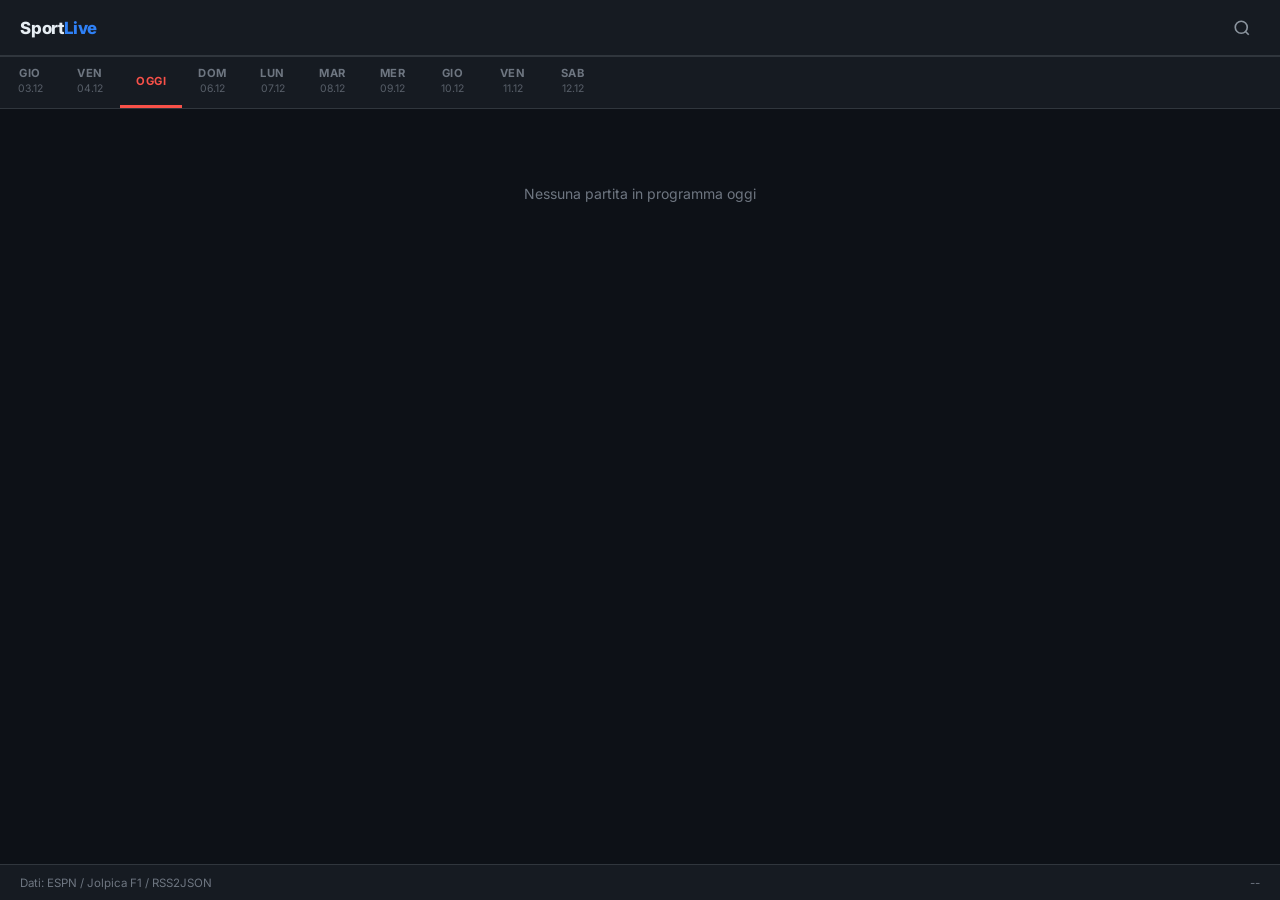
==== commit 70c34e96: "Refactor nav: remove sidebar, add contextual bottom nav with comp tabs - Sidebar and hamburger remov" ====
--- a/index.html
+++ b/index.html
@@ -78,28 +78,9 @@
 
   <!-- HEADER -->
   <header class="header" id="header">
-    <button class="hamburger" id="hamburger" aria-label="Menu">
-      <span></span><span></span><span></span>
-    </button>
-
     <div class="logo">
       <span class="logo-name">Sport<span class="logo-live">Live</span></span>
     </div>
-
-    <nav class="sport-tabs" id="sport-tabs">
-      <button class="sport-tab active" data-sport="football">
-        <span class="tab-label">Calcio</span>
-      </button>
-      <button class="sport-tab" data-sport="basketball">
-        <span class="tab-label">Basket</span>
-      </button>
-      <button class="sport-tab" data-sport="f1">
-        <span class="tab-label">Formula 1</span>
-      </button>
-      <button class="sport-tab" data-sport="news">
-        <span class="tab-label">Notizie</span>
-      </button>
-    </nav>
 
     <div class="header-right">
       <div class="live-pill" id="live-pill">
@@ -114,80 +95,8 @@
   <!-- DATE NAV -->
   <div class="date-nav" id="date-nav"></div>
 
-  <!-- SIDEBAR OVERLAY (mobile) -->
-  <div class="sidebar-overlay" id="sidebar-overlay"></div>
-
   <!-- LAYOUT -->
   <div class="layout">
-
-    <!-- SIDEBAR -->
-    <aside class="sidebar" id="sidebar">
-      <div class="sidebar-header">
-        <div class="sidebar-title">Menu</div>
-        <button class="sidebar-close" id="sidebar-close" aria-label="Chiudi">
-          <svg width="16" height="16" viewBox="0 0 24 24" fill="none" stroke="currentColor" stroke-width="2.5"><line x1="18" y1="6" x2="6" y2="18"/><line x1="6" y1="6" x2="18" y2="18"/></svg>
-        </button>
-      </div>
-      <div class="sidebar-search">
-        <input type="search" id="league-search" placeholder="Cerca competizione..." autocomplete="off">
-      </div>
-      <nav class="league-nav" id="league-nav"></nav>
-
-      <!-- Fantacalcio Section -->
-      <div class="fc-section" id="fc-section">
-        <div class="fc-header">
-          <span class="fc-title">FANTACALCIO</span>
-        </div>
-        <div class="fc-platforms">
-
-          <a class="fc-platform-card" href="https://www.fantacalcio.it" target="_blank" rel="noopener noreferrer">
-            <div class="fc-platform-info">
-              <span class="fc-platform-name">Fantacalcio.it</span>
-              <span class="fc-platform-desc">La piattaforma storica italiana</span>
-            </div>
-            <span class="fc-platform-arrow">→</span>
-          </a>
-
-          <a class="fc-platform-card" href="https://leghe.fantacalcio.it" target="_blank" rel="noopener noreferrer">
-            <div class="fc-platform-info">
-              <span class="fc-platform-name">Leghe Fantacalcio</span>
-              <span class="fc-platform-desc">Gestisci la tua lega</span>
-            </div>
-            <span class="fc-platform-arrow">→</span>
-          </a>
-
-          <a class="fc-platform-card" href="https://fantasy.serieA.it" target="_blank" rel="noopener noreferrer">
-            <div class="fc-platform-info">
-              <span class="fc-platform-name">Fanta Serie A</span>
-              <span class="fc-platform-desc">App ufficiale Lega Serie A</span>
-            </div>
-            <span class="fc-platform-arrow">→</span>
-          </a>
-
-          <a class="fc-platform-card" href="https://www.fanta.it" target="_blank" rel="noopener noreferrer">
-            <div class="fc-platform-info">
-              <span class="fc-platform-name">Fanta.it</span>
-              <span class="fc-platform-desc">Fantacalcio online</span>
-            </div>
-            <span class="fc-platform-arrow">→</span>
-          </a>
-
-          <a class="fc-platform-card" href="https://www.myfantasyteam.it" target="_blank" rel="noopener noreferrer">
-            <div class="fc-platform-info">
-              <span class="fc-platform-name">MyFantasyTeam</span>
-              <span class="fc-platform-desc">Crea il tuo fantasy team</span>
-            </div>
-            <span class="fc-platform-arrow">→</span>
-          </a>
-
-        </div>
-      </div>
-
-      <!-- Settings -->
-      <div class="sidebar-footer">
-        <button class="reset-prefs-btn" id="reset-prefs-btn">Reimposta preferenze</button>
-      </div>
-    </aside>
 
     <!-- MAIN -->
     <main class="main">
@@ -238,10 +147,46 @@
 
   <!-- BOTTOM NAV (mobile/app) -->
   <nav class="bottom-nav" id="bottom-nav">
-    <button class="bn-btn" onclick="toggleSidebar()">
-      <svg class="bn-icon" viewBox="0 0 24 24" fill="none" stroke="currentColor" stroke-width="2"><line x1="3" y1="6" x2="21" y2="6"/><line x1="3" y1="12" x2="21" y2="12"/><line x1="3" y1="18" x2="21" y2="18"/></svg>
-      <span class="bn-label">Menu</span>
-    </button>
+    <div class="bn-row" id="bn-sports">
+      <button class="bn-btn active" data-sport="football" onclick="switchSport('football')">
+        <svg class="bn-icon" viewBox="0 0 24 24" fill="none" stroke="currentColor" stroke-width="2"><circle cx="12" cy="12" r="10"/><path d="M12 2a10 10 0 0 1 6.9 17.1M12 2a10 10 0 0 0-6.9 17.1M12 22v-4M6 17l2-3M18 17l-2-3M8 6l4 3 4-3"/></svg>
+        <span class="bn-label">Calcio</span>
+      </button>
+      <button class="bn-btn" data-sport="basketball" onclick="switchSport('basketball')">
+        <svg class="bn-icon" viewBox="0 0 24 24" fill="none" stroke="currentColor" stroke-width="2"><circle cx="12" cy="12" r="10"/><path d="M4.9 4.9a14 14 0 0 1 14.2 14.2M4.9 19.1a14 14 0 0 1 14.2-14.2M2 12h20M12 2v20"/></svg>
+        <span class="bn-label">Basket</span>
+      </button>
+      <button class="bn-btn" data-sport="f1" onclick="switchSport('f1')">
+        <svg class="bn-icon" viewBox="0 0 24 24" fill="none" stroke="currentColor" stroke-width="2"><path d="M3 17h4l3-9 4 9h4M1 17l2-4M23 17l-2-4M7 13h10"/></svg>
+        <span class="bn-label">F1</span>
+      </button>
+      <button class="bn-btn" data-sport="news" onclick="switchSport('news')">
+        <svg class="bn-icon" viewBox="0 0 24 24" fill="none" stroke="currentColor" stroke-width="2"><path d="M4 22h16a2 2 0 0 0 2-2V4a2 2 0 0 0-2-2H8a2 2 0 0 0-2 2v16a2 2 0 0 0-1.86-1.99M2 13h6M2 9h6M2 17h6"/></svg>
+        <span class="bn-label">Notizie</span>
+      </button>
+      <button class="bn-btn" data-sport="fanta" onclick="switchSport('fanta')">
+        <svg class="bn-icon" viewBox="0 0 24 24" fill="none" stroke="currentColor" stroke-width="2"><path d="M12 2l3.09 6.26L22 9.27l-5 4.87 1.18 6.88L12 17.77l-6.18 3.25L7 14.14 2 9.27l6.91-1.01L12 2z"/></svg>
+        <span class="bn-label">Fanta</span>
+      </button>
+    </div>
+    <div class="bn-row" id="bn-comp" style="display:none">
+      <button class="bn-btn active" data-view="scores" onclick="setCompView('scores')">
+        <svg class="bn-icon" viewBox="0 0 24 24" fill="none" stroke="currentColor" stroke-width="2"><rect x="3" y="4" width="18" height="16" rx="2"/><line x1="8" y1="2" x2="8" y2="6"/><line x1="16" y1="2" x2="16" y2="6"/><line x1="3" y1="10" x2="21" y2="10"/></svg>
+        <span class="bn-label">Partite</span>
+      </button>
+      <button class="bn-btn" data-view="standings" onclick="setCompView('standings')">
+        <svg class="bn-icon" viewBox="0 0 24 24" fill="none" stroke="currentColor" stroke-width="2"><line x1="18" y1="20" x2="18" y2="10"/><line x1="12" y1="20" x2="12" y2="4"/><line x1="6" y1="20" x2="6" y2="14"/></svg>
+        <span class="bn-label">Classifica</span>
+      </button>
+      <button class="bn-btn" data-view="calendar" onclick="setCompView('calendar')">
+        <svg class="bn-icon" viewBox="0 0 24 24" fill="none" stroke="currentColor" stroke-width="2"><rect x="3" y="4" width="18" height="18" rx="2"/><line x1="16" y1="2" x2="16" y2="6"/><line x1="8" y1="2" x2="8" y2="6"/><line x1="3" y1="10" x2="21" y2="10"/></svg>
+        <span class="bn-label">Calendario</span>
+      </button>
+      <button class="bn-btn" data-view="scorers" onclick="setCompView('scorers')">
+        <svg class="bn-icon" viewBox="0 0 24 24" fill="none" stroke="currentColor" stroke-width="2"><circle cx="12" cy="8" r="4"/><path d="M12 12v10M9 19l3-3 3 3"/></svg>
+        <span class="bn-label">Marcatori</span>
+      </button>
+    </div>
   </nav>
 
   <script src="app.js"></script>
--- a/style.css
+++ b/style.css
@@ -417,20 +417,27 @@
 .main{width:100%;display:flex;flex-direction:column}
 .content-header{
   background:var(--card);border-bottom:1px solid var(--border);
-  padding:14px 20px 12px;
+  padding:12px 20px 0;
   position:sticky;top:calc(var(--hh) + var(--sbh) + var(--dnh));z-index:100;
 }
 .content-header-left{display:flex;align-items:center;gap:8px;margin-bottom:10px}
-.page-title{font-size:1.2rem;font-weight:800;letter-spacing:-.3px}
+.page-title{font-size:1.1rem;font-weight:800;letter-spacing:-.3px}
 .fav-btn{display:none}
-.view-tabs{display:flex;gap:6px}
-.view-tab{
-  padding:6px 18px;font-size:.82rem;font-weight:500;
-  color:var(--txt2);border-radius:20px;border:1px solid var(--border);
-  transition:all .12s;
-}
-.view-tab:hover{background:var(--bg);color:var(--txt)}
-.view-tab.active{background:var(--blue);color:#fff;border-color:var(--blue);font-weight:600}
+
+/* ── Competition tabs (Partite / Calendario / Marcatori) ── */
+.comp-tabs{
+  display:flex;overflow-x:auto;scrollbar-width:none;
+  gap:0;margin:0 -20px;padding:0 16px;
+}
+.comp-tabs::-webkit-scrollbar{display:none}
+.comp-tab{
+  padding:9px 18px;font-size:.84rem;font-weight:500;
+  color:var(--txt2);white-space:nowrap;background:none;
+  border-bottom:2px solid transparent;border-top:none;border-left:none;border-right:none;
+  transition:all .15s;flex-shrink:0;font-family:inherit;cursor:pointer;
+}
+.comp-tab:hover:not(.active){color:var(--txt)}
+.comp-tab.active{color:var(--blue);border-bottom-color:var(--blue);font-weight:700}
 
 #content{padding:16px 20px;max-width:960px;margin:0 auto;width:100%}
 
@@ -744,7 +751,8 @@
 /* ── Responsive ──────────────────────────────────── */
 @media(max-width:768px){
   .date-nav{top:var(--hh)}
-  .content-header{padding:10px 14px 8px;top:calc(var(--hh) + var(--dnh))}
+  .content-header{padding:10px 14px 0;top:calc(var(--hh) + var(--dnh))}
+  .comp-tabs{margin:0 -14px;padding:0 10px}
   #content{padding:10px 14px;max-width:100%}
   .match-row{padding:9px 12px;gap:8px}
   .mr-time{width:50px}
@@ -886,25 +894,29 @@
 
 /* ── Score bigger in match card ── (see .mr-snum above, updated in-place) */
 
-/* ── Bottom navigation — single Menu button ── */
+/* ── Bottom navigation ── */
 .bottom-nav{
   position:fixed;bottom:0;left:0;right:0;z-index:250;
   display:none;
+  flex-direction:column;
   background:var(--card);border-top:1px solid var(--border);
-  height:52px;
-  justify-content:stretch;align-items:stretch;
   box-shadow:0 -2px 16px rgba(0,0,0,.15);
 }
+.bn-row{
+  display:flex;flex-direction:row;
+  height:52px;align-items:stretch;
+}
 .bn-btn{
-  flex:1;display:flex;flex-direction:row;align-items:center;justify-content:center;
-  gap:8px;color:var(--txt2);font-family:inherit;
-  font-size:.85rem;font-weight:600;letter-spacing:.2px;
-  padding:0 16px;border:none;background:none;
+  flex:1;display:flex;flex-direction:column;align-items:center;justify-content:center;
+  gap:3px;color:var(--txt2);font-family:inherit;
+  font-size:.72rem;font-weight:600;letter-spacing:.2px;
+  padding:6px 4px;border:none;background:none;
   transition:color .15s,background .15s;cursor:pointer;
 }
+.bn-btn.active{color:var(--blue)}
 .bn-btn:active{background:rgba(47,129,247,.08);color:var(--blue)}
 .bn-icon{width:20px;height:20px;flex-shrink:0}
-.bn-label{font-size:.85rem;line-height:1}
+.bn-label{font-size:.72rem;line-height:1}
 
 @media(max-width:768px){
   .bottom-nav{display:flex}
@@ -969,6 +981,14 @@
 .fg-pts.zero{color:var(--txt3)}
 .fg-no-squad{text-align:center;padding:40px 20px;color:var(--txt3);font-size:.875rem}
 
+/* ── Calendar view ── */
+.cal-past{opacity:.65}
+.msh-today{
+  display:inline-block;background:var(--live);color:#fff;
+  font-size:.6rem;font-weight:800;padding:1px 6px;border-radius:4px;
+  vertical-align:middle;margin-right:4px;letter-spacing:.3px;
+}
+
 /* ── Match card dark improvements ── */
 .match-section{background:var(--card);border-color:var(--border)}
 .match-section-head{background:var(--card2)}
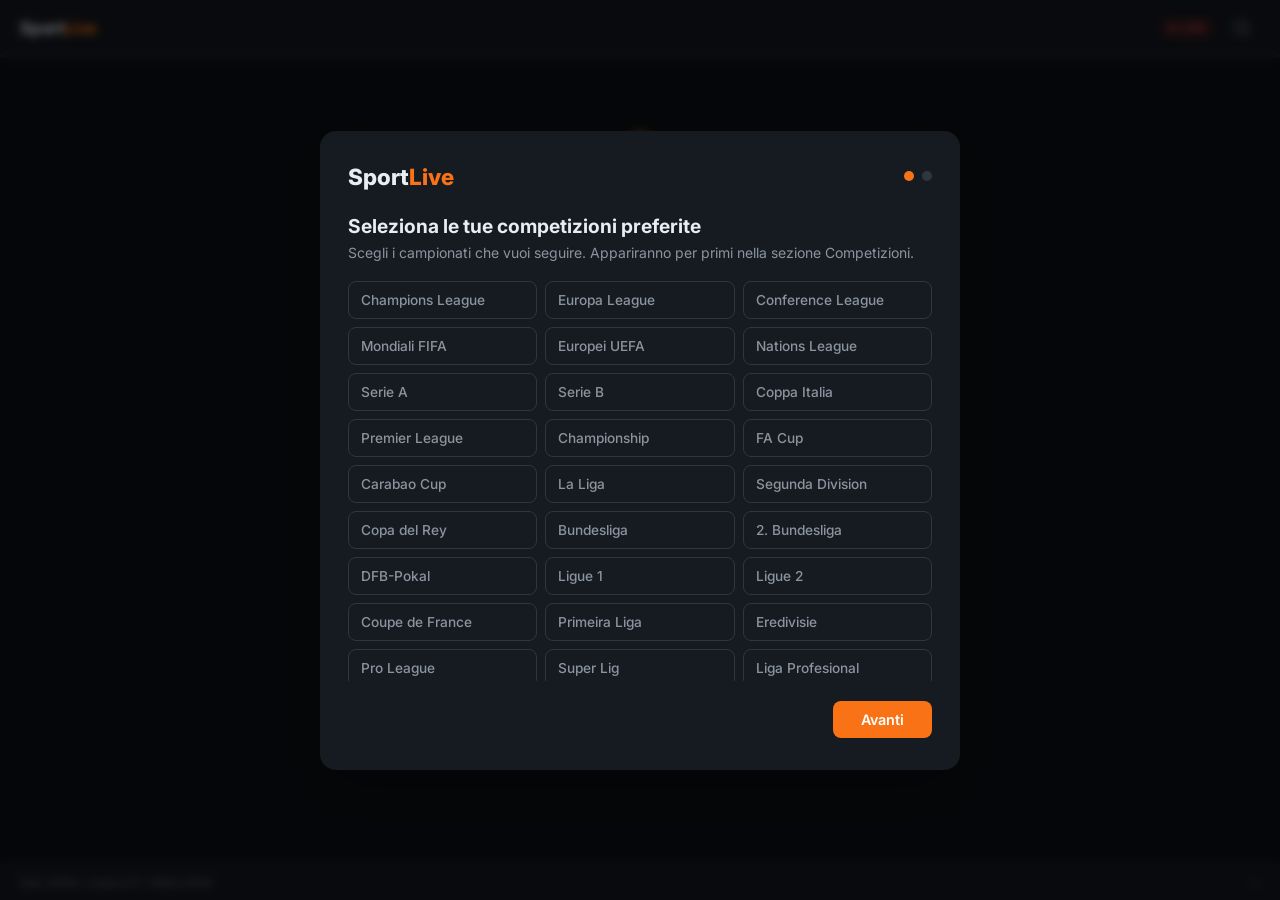
==== commit e00a9896: "Major redesign: new nav, orange theme, API fixes, onboarding Navigation: - Bottom nav: 4 permanent t" ====
--- a/index.html
+++ b/index.html
@@ -3,7 +3,7 @@
 <head>
   <meta charset="UTF-8">
   <meta name="viewport" content="width=device-width, initial-scale=1.0">
-  <meta name="theme-color" content="#1d4ed8">
+  <meta name="theme-color" content="#f97316">
   <meta name="description" content="Risultati sportivi in tempo reale - Calcio, Basket, Formula 1">
   <title>SportLive - Risultati in Tempo Reale</title>
   <link rel="manifest" href="manifest.json">
@@ -27,7 +27,7 @@
       <!-- Step 1: Competitions -->
       <div class="ob-step-panel active" id="ob-step-1">
         <h2 class="ob-title">Seleziona le tue competizioni preferite</h2>
-        <p class="ob-subtitle">Scegli i campionati che vuoi seguire. Potrai modificarli in seguito.</p>
+        <p class="ob-subtitle">Scegli i campionati che vuoi seguire. Appariranno per primi nella sezione Competizioni.</p>
         <div class="ob-comp-grid" id="ob-comp-grid"></div>
         <div class="ob-actions">
           <button class="ob-btn ob-btn-primary" id="ob-next">Avanti</button>
@@ -81,7 +81,6 @@
     <div class="logo">
       <span class="logo-name">Sport<span class="logo-live">Live</span></span>
     </div>
-
     <div class="header-right">
       <div class="live-pill" id="live-pill">
         <span class="live-dot"></span><span>LIVE</span>
@@ -92,20 +91,35 @@
     </div>
   </header>
 
+  <!-- SPORT FILTER (Calcio | Basket | F1) — hidden on news/fanta -->
+  <div class="sport-filter" id="sport-filter" style="display:none">
+    <button class="sf-btn active" data-sport="football" onclick="setSport('football')">⚽ Calcio</button>
+    <button class="sf-btn" data-sport="basketball" onclick="setSport('basketball')">🏀 Basket</button>
+    <button class="sf-btn" data-sport="f1" onclick="setSport('f1')">🏎️ F1</button>
+  </div>
+
   <!-- DATE NAV -->
   <div class="date-nav" id="date-nav"></div>
 
   <!-- LAYOUT -->
   <div class="layout">
-
     <!-- MAIN -->
     <main class="main">
+
+      <!-- Content header — shown when inside a competition -->
       <div class="content-header" id="content-header" style="display:none">
-        <div class="content-header-left">
-          <button class="comp-back-btn" id="comp-back-btn" onclick="backToOverview()" title="Tutte le competizioni" style="display:none">
+        <div class="content-header-top">
+          <button class="comp-back-btn" id="comp-back-btn" onclick="backToOverview()" title="Indietro">
             <svg width="18" height="18" viewBox="0 0 24 24" fill="none" stroke="currentColor" stroke-width="2.5"><polyline points="15 18 9 12 15 6"/></svg>
           </button>
           <h2 class="page-title" id="page-title">Champions League</h2>
+        </div>
+        <!-- Sub-tabs for competition detail -->
+        <div class="comp-subtabs" id="comp-subtabs">
+          <button class="cst-btn active" data-view="scores" onclick="setView('scores')">Partite</button>
+          <button class="cst-btn" data-view="standings" onclick="setView('standings')">Classifica</button>
+          <button class="cst-btn" data-view="scorers" onclick="setView('scorers')">Marcatori</button>
+          <button class="cst-btn" data-view="calendar" onclick="setView('calendar')">Calendario</button>
         </div>
       </div>
 
@@ -129,7 +143,7 @@
     <div class="modal" id="match-modal" role="dialog" aria-modal="true" aria-labelledby="modal-title">
       <div class="modal-header">
         <h3 class="modal-title" id="modal-title">Dettaglio Partita</h3>
-        <button class="modal-close" id="modal-close" aria-label="Chiudi">X</button>
+        <button class="modal-close" id="modal-close" aria-label="Chiudi">✕</button>
       </div>
       <div class="modal-score-banner" id="modal-score-banner"></div>
       <div class="modal-tabs">
@@ -145,48 +159,37 @@
     </div>
   </div>
 
-  <!-- BOTTOM NAV (mobile/app) -->
+  <!-- BOTTOM NAV — 4 permanent tabs -->
   <nav class="bottom-nav" id="bottom-nav">
-    <div class="bn-row" id="bn-sports">
-      <button class="bn-btn active" data-sport="football" onclick="switchSport('football')">
-        <svg class="bn-icon" viewBox="0 0 24 24" fill="none" stroke="currentColor" stroke-width="2"><circle cx="12" cy="12" r="10"/><path d="M12 2a10 10 0 0 1 6.9 17.1M12 2a10 10 0 0 0-6.9 17.1M12 22v-4M6 17l2-3M18 17l-2-3M8 6l4 3 4-3"/></svg>
-        <span class="bn-label">Calcio</span>
-      </button>
-      <button class="bn-btn" data-sport="basketball" onclick="switchSport('basketball')">
-        <svg class="bn-icon" viewBox="0 0 24 24" fill="none" stroke="currentColor" stroke-width="2"><circle cx="12" cy="12" r="10"/><path d="M4.9 4.9a14 14 0 0 1 14.2 14.2M4.9 19.1a14 14 0 0 1 14.2-14.2M2 12h20M12 2v20"/></svg>
-        <span class="bn-label">Basket</span>
-      </button>
-      <button class="bn-btn" data-sport="f1" onclick="switchSport('f1')">
-        <svg class="bn-icon" viewBox="0 0 24 24" fill="none" stroke="currentColor" stroke-width="2"><path d="M3 17h4l3-9 4 9h4M1 17l2-4M23 17l-2-4M7 13h10"/></svg>
-        <span class="bn-label">F1</span>
-      </button>
-      <button class="bn-btn" data-sport="news" onclick="switchSport('news')">
-        <svg class="bn-icon" viewBox="0 0 24 24" fill="none" stroke="currentColor" stroke-width="2"><path d="M4 22h16a2 2 0 0 0 2-2V4a2 2 0 0 0-2-2H8a2 2 0 0 0-2 2v16a2 2 0 0 0-1.86-1.99M2 13h6M2 9h6M2 17h6"/></svg>
-        <span class="bn-label">Notizie</span>
-      </button>
-      <button class="bn-btn" data-sport="fanta" onclick="switchSport('fanta')">
-        <svg class="bn-icon" viewBox="0 0 24 24" fill="none" stroke="currentColor" stroke-width="2"><path d="M12 2l3.09 6.26L22 9.27l-5 4.87 1.18 6.88L12 17.77l-6.18 3.25L7 14.14 2 9.27l6.91-1.01L12 2z"/></svg>
-        <span class="bn-label">Fanta</span>
-      </button>
-    </div>
-    <div class="bn-row" id="bn-comp" style="display:none">
-      <button class="bn-btn active" data-view="scores" onclick="setCompView('scores')">
-        <svg class="bn-icon" viewBox="0 0 24 24" fill="none" stroke="currentColor" stroke-width="2"><rect x="3" y="4" width="18" height="16" rx="2"/><line x1="8" y1="2" x2="8" y2="6"/><line x1="16" y1="2" x2="16" y2="6"/><line x1="3" y1="10" x2="21" y2="10"/></svg>
-        <span class="bn-label">Partite</span>
-      </button>
-      <button class="bn-btn" data-view="standings" onclick="setCompView('standings')">
-        <svg class="bn-icon" viewBox="0 0 24 24" fill="none" stroke="currentColor" stroke-width="2"><line x1="18" y1="20" x2="18" y2="10"/><line x1="12" y1="20" x2="12" y2="4"/><line x1="6" y1="20" x2="6" y2="14"/></svg>
-        <span class="bn-label">Classifica</span>
-      </button>
-      <button class="bn-btn" data-view="calendar" onclick="setCompView('calendar')">
-        <svg class="bn-icon" viewBox="0 0 24 24" fill="none" stroke="currentColor" stroke-width="2"><rect x="3" y="4" width="18" height="18" rx="2"/><line x1="16" y1="2" x2="16" y2="6"/><line x1="8" y1="2" x2="8" y2="6"/><line x1="3" y1="10" x2="21" y2="10"/></svg>
-        <span class="bn-label">Calendario</span>
-      </button>
-      <button class="bn-btn" data-view="scorers" onclick="setCompView('scorers')">
-        <svg class="bn-icon" viewBox="0 0 24 24" fill="none" stroke="currentColor" stroke-width="2"><circle cx="12" cy="8" r="4"/><path d="M12 12v10M9 19l3-3 3 3"/></svg>
-        <span class="bn-label">Marcatori</span>
-      </button>
-    </div>
+    <button class="bn-btn active" data-page="scores" onclick="gotoPage('scores')">
+      <svg class="bn-icon" viewBox="0 0 24 24" fill="none" stroke="currentColor" stroke-width="2">
+        <circle cx="12" cy="12" r="10"/>
+        <polyline points="12 6 12 12 16 14"/>
+      </svg>
+      <span class="bn-label">Risultati</span>
+    </button>
+    <button class="bn-btn" data-page="comps" onclick="gotoPage('comps')">
+      <svg class="bn-icon" viewBox="0 0 24 24" fill="none" stroke="currentColor" stroke-width="2">
+        <path d="M6 9H4.5a2.5 2.5 0 0 1 0-5H6"/><path d="M18 9h1.5a2.5 2.5 0 0 0 0-5H18"/>
+        <path d="M4 22h16"/><path d="M10 14.66V17c0 .55-.47.98-.97 1.21C7.85 18.75 7 20.24 7 22"/>
+        <path d="M14 14.66V17c0 .55.47.98.97 1.21C16.15 18.75 17 20.24 17 22"/>
+        <path d="M18 2H6v7a6 6 0 0 0 12 0V2Z"/>
+      </svg>
+      <span class="bn-label">Competizioni</span>
+    </button>
+    <button class="bn-btn" data-page="news" onclick="gotoPage('news')">
+      <svg class="bn-icon" viewBox="0 0 24 24" fill="none" stroke="currentColor" stroke-width="2">
+        <path d="M4 22h16a2 2 0 0 0 2-2V4a2 2 0 0 0-2-2H8a2 2 0 0 0-2 2v16a2 2 0 0 0-1.86-1.99"/>
+        <line x1="8" y1="7" x2="16" y2="7"/><line x1="8" y1="11" x2="16" y2="11"/><line x1="8" y1="15" x2="12" y2="15"/>
+      </svg>
+      <span class="bn-label">Notizie</span>
+    </button>
+    <button class="bn-btn" data-page="fanta" onclick="gotoPage('fanta')">
+      <svg class="bn-icon" viewBox="0 0 24 24" fill="none" stroke="currentColor" stroke-width="2">
+        <path d="M12 2l3.09 6.26L22 9.27l-5 4.87 1.18 6.88L12 17.77l-6.18 3.25L7 14.14 2 9.27l6.91-1.01L12 2z"/>
+      </svg>
+      <span class="bn-label">Fanta</span>
+    </button>
   </nav>
 
   <script src="app.js"></script>
--- a/style.css
+++ b/style.css
@@ -7,9 +7,9 @@
 :root{
   --bg:#0d1117; --card:#161b22; --card2:#1c2128; --border:#30363d;
   --txt:#e6edf3; --txt2:#8b949e; --txt3:#6e7681;
-  --blue:#2f81f7; --live:#f85149; --green:#3fb950;
-  --yellow:#d29922; --orange:#db6d28;
-  --hh:56px; --sbh:0px; --dnh:0px; --sw:280px;
+  --blue:#f97316; --live:#f85149; --green:#3fb950;
+  --yellow:#d29922; --orange:#f97316;
+  --hh:56px; --sbh:0px; --dnh:0px; --sfh:0px; --sw:280px;
   --shadow:0 1px 6px rgba(0,0,0,.4);
 }
 
@@ -50,7 +50,7 @@
   color:var(--txt2);user-select:none;
 }
 .ob-comp-item:hover{border-color:var(--blue);color:var(--txt)}
-.ob-comp-item.selected{background:rgba(29,78,216,.08);border-color:var(--blue);color:var(--blue)}
+.ob-comp-item.selected{background:rgba(249,115,22,.08);border-color:var(--blue);color:var(--blue)}
 .ob-comp-check{
   width:18px;height:18px;border:2px solid var(--border);border-radius:4px;
   flex-shrink:0;display:flex;align-items:center;justify-content:center;
@@ -93,16 +93,16 @@
 .ob-selected-teams{display:flex;flex-wrap:wrap;gap:8px;margin-bottom:12px}
 .ob-sel-tag{
   display:flex;align-items:center;gap:6px;padding:5px 10px;
-  background:rgba(29,78,216,.08);border:1px solid rgba(29,78,216,.2);
+  background:rgba(249,115,22,.08);border:1px solid rgba(249,115,22,.2);
   border-radius:20px;font-size:.8rem;font-weight:500;color:var(--blue);
 }
 .ob-sel-remove{
   font-size:.7rem;cursor:pointer;width:16px;height:16px;
-  border-radius:50%;background:rgba(29,78,216,.15);
+  border-radius:50%;background:rgba(249,115,22,.15);
   display:flex;align-items:center;justify-content:center;
   color:var(--blue);font-weight:700;
 }
-.ob-sel-remove:hover{background:rgba(29,78,216,.3)}
+.ob-sel-remove:hover{background:rgba(249,115,22,.3)}
 
 /* ── Search overlay ─────────────────────────────── */
 .search-overlay{
@@ -163,10 +163,10 @@
 }
 .tv-back-btn{
   font-size:.85rem;font-weight:600;color:var(--blue);
-  padding:6px 14px;border-radius:6px;background:rgba(29,78,216,.08);
+  padding:6px 14px;border-radius:6px;background:rgba(249,115,22,.08);
   transition:background .15s;
 }
-.tv-back-btn:hover{background:rgba(29,78,216,.15)}
+.tv-back-btn:hover{background:rgba(249,115,22,.15)}
 .tv-title{font-size:1rem;font-weight:700;flex:1}
 .team-view-body{}
 
@@ -349,7 +349,7 @@
   position:relative;border:none;background:none;
 }
 .comp-btn:hover{background:var(--bg);color:var(--txt)}
-.comp-btn.active{background:rgba(29,78,216,.07);color:var(--blue);font-weight:600}
+.comp-btn.active{background:rgba(249,115,22,.07);color:var(--blue);font-weight:600}
 .comp-btn.active::before{
   content:'';position:absolute;left:0;top:0;bottom:0;
   width:3px;background:var(--blue);border-radius:0 3px 3px 0;
@@ -413,31 +413,65 @@
 }
 .reset-prefs-btn:hover{border-color:var(--live);color:var(--live)}
 
+/* ── Sport filter bar ─────────────────────────────── */
+.sport-filter{
+  display:flex;flex-direction:row;gap:6px;padding:8px 14px;
+  background:var(--card);border-bottom:1px solid var(--border);
+  overflow-x:auto;flex-shrink:0;scrollbar-width:none;
+  position:sticky;top:var(--hh);z-index:110;
+  height:40px;align-items:center;
+}
+.sport-filter::-webkit-scrollbar{display:none}
+.sf-btn{
+  padding:5px 16px;border-radius:20px;font-size:.8rem;font-weight:600;
+  color:var(--txt2);background:var(--card2);border:1px solid var(--border);
+  white-space:nowrap;transition:all .15s;flex-shrink:0;
+}
+.sf-btn.active{background:var(--blue);color:#fff;border-color:var(--blue);}
+
 /* ── Main ────────────────────────────────────────── */
 .main{width:100%;display:flex;flex-direction:column}
 .content-header{
   background:var(--card);border-bottom:1px solid var(--border);
-  padding:12px 20px 0;
-  position:sticky;top:calc(var(--hh) + var(--sbh) + var(--dnh));z-index:100;
-}
-.content-header-left{display:flex;align-items:center;gap:8px;margin-bottom:10px}
-.page-title{font-size:1.1rem;font-weight:800;letter-spacing:-.3px}
+  padding:0;
+  position:sticky;top:calc(var(--hh) + var(--sfh) + var(--dnh));z-index:100;
+}
+.content-header-top{display:flex;align-items:center;gap:8px;padding:10px 16px 10px}
+.page-title{font-size:1.05rem;font-weight:800;letter-spacing:-.3px}
 .fav-btn{display:none}
 
-/* ── Competition tabs (Partite / Calendario / Marcatori) ── */
-.comp-tabs{
+/* ── Competition sub-tabs (Partite / Classifica / Marcatori / Calendario) ── */
+.comp-subtabs{
   display:flex;overflow-x:auto;scrollbar-width:none;
-  gap:0;margin:0 -20px;padding:0 16px;
-}
-.comp-tabs::-webkit-scrollbar{display:none}
-.comp-tab{
+  gap:0;border-top:1px solid var(--border);
+}
+.comp-subtabs::-webkit-scrollbar{display:none}
+.cst-btn{
   padding:9px 18px;font-size:.84rem;font-weight:500;
   color:var(--txt2);white-space:nowrap;background:none;
   border-bottom:2px solid transparent;border-top:none;border-left:none;border-right:none;
   transition:all .15s;flex-shrink:0;font-family:inherit;cursor:pointer;
 }
-.comp-tab:hover:not(.active){color:var(--txt)}
-.comp-tab.active{color:var(--blue);border-bottom-color:var(--blue);font-weight:700}
+.cst-btn:hover:not(.active){color:var(--txt)}
+.cst-btn.active{color:var(--blue);border-bottom-color:var(--blue);font-weight:700}
+
+/* ── Competition index (Competizioni page) ────────── */
+.ci-section{margin-bottom:8px}
+.ci-section-head{
+  padding:10px 16px 6px;font-size:.72rem;font-weight:700;
+  text-transform:uppercase;letter-spacing:.6px;color:var(--txt3);
+}
+.ci-item{
+  display:flex;align-items:center;gap:12px;
+  padding:12px 16px;width:100%;text-align:left;
+  background:none;border-bottom:1px solid var(--border);
+  transition:background .12s;cursor:pointer;
+}
+.ci-item:hover{background:rgba(249,115,22,.06)}
+.ci-logo{width:28px;height:28px;object-fit:contain;flex-shrink:0}
+.ci-logo-ph{width:28px;height:28px;border-radius:4px;background:var(--card2);flex-shrink:0}
+.ci-name{flex:1;font-size:.9rem;font-weight:600;color:var(--txt)}
+.ci-arrow{width:16px;height:16px;color:var(--txt3);flex-shrink:0}
 
 #content{padding:16px 20px;max-width:960px;margin:0 auto;width:100%}
 
@@ -485,7 +519,7 @@
   cursor:pointer;transition:background .1s;
 }
 .match-row:last-child{border-bottom:none}
-.match-row:hover{background:rgba(47,129,247,.07)}
+.match-row:hover{background:rgba(249,115,22,.07)}
 .match-row.is-live{background:rgba(248,81,73,.04)}
 .match-row.is-live:hover{background:rgba(248,81,73,.08)}
 
@@ -523,13 +557,13 @@
 }
 tbody td.left{text-align:left}
 tbody tr:last-child td{border-bottom:none}
-tbody tr:hover td{background:rgba(47,129,247,.05)}
+tbody tr:hover td{background:rgba(249,115,22,.05)}
 .rk{
   display:inline-flex;align-items:center;justify-content:center;
   width:22px;height:22px;border-radius:4px;
   font-size:.78rem;font-weight:700;color:var(--txt3);background:var(--bg);
 }
-.rk.ucl{background:rgba(29,78,216,.12);color:var(--blue)}
+.rk.ucl{background:rgba(249,115,22,.12);color:var(--blue)}
 .rk.uel{background:rgba(234,88,12,.12);color:var(--orange)}
 .rk.conf{background:rgba(22,163,74,.12);color:var(--green)}
 .rk.r1{background:rgba(210,153,34,.2);color:var(--yellow)}
@@ -617,15 +651,18 @@
 /* ── Modal ───────────────────────────────────────── */
 .modal-backdrop{
   display:none;position:fixed;inset:0;z-index:400;
-  background:rgba(0,0,0,.5);backdrop-filter:blur(2px);
+  background:rgba(0,0,0,.6);backdrop-filter:blur(3px);
   align-items:flex-end;justify-content:center;
 }
 .modal-backdrop.open{display:flex}
 .modal{
   position:relative;background:var(--card);
   border-radius:16px 16px 0 0;width:100%;max-width:680px;
-  max-height:92vh;overflow-y:auto;
-  animation:slide-up .25s ease;
+  max-height:94vh;min-height:60vh;overflow-y:auto;
+  animation:slide-up .22s ease;
+}
+@media(max-width:768px){
+  .modal{max-height:96vh;min-height:70vh;border-radius:20px 20px 0 0}
 }
 @keyframes slide-up{from{transform:translateY(40px);opacity:0}to{transform:translateY(0);opacity:1}}
 .modal-header{
@@ -750,9 +787,10 @@
 
 /* ── Responsive ──────────────────────────────────── */
 @media(max-width:768px){
-  .date-nav{top:var(--hh)}
-  .content-header{padding:10px 14px 0;top:calc(var(--hh) + var(--dnh))}
-  .comp-tabs{margin:0 -14px;padding:0 10px}
+  .date-nav{top:calc(var(--hh) + var(--sfh))}
+  .content-header{top:calc(var(--hh) + var(--sfh) + var(--dnh))}
+  .content-header-top{padding:8px 14px}
+  .cst-btn{padding:8px 14px;font-size:.8rem}
   #content{padding:10px 14px;max-width:100%}
   .match-row{padding:9px 12px;gap:8px}
   .mr-time{width:50px}
@@ -772,7 +810,7 @@
 /* ── Match card & goal bar ────────────────────────────────── */
 .match-card{border-bottom:1px solid rgba(0,0,0,.04);cursor:pointer}
 .match-card:last-child{border-bottom:none}
-.match-card:hover .match-row{background:rgba(47,129,247,.06)}
+.match-card:hover .match-row{background:rgba(249,115,22,.06)}
 .match-card.is-live:hover .match-row{background:rgba(248,81,73,.08)}
 .match-goals-bar{
   padding:3px 14px 7px;display:flex;flex-wrap:wrap;gap:6px 10px;
@@ -825,7 +863,7 @@
   color:var(--txt3);font-size:.58rem;font-weight:600;text-transform:uppercase;
   letter-spacing:.3px;font-family:inherit;cursor:pointer;transition:all .15s;
 }
-.ss-btn.active{background:rgba(47,129,247,.12);color:var(--blue)}
+.ss-btn.active{background:rgba(249,115,22,.12);color:var(--blue)}
 .ss-btn:hover:not(.active){background:var(--bg);color:var(--txt2)}
 .ss-icon{font-size:1.2rem;line-height:1}
 
@@ -863,7 +901,7 @@
   border-bottom:1px solid rgba(255,255,255,.04);
 }
 .fd-item:last-child{border-bottom:none}
-.fd-item:hover{background:rgba(47,129,247,.1)}
+.fd-item:hover{background:rgba(249,115,22,.1)}
 .fd-photo{width:28px;height:28px;border-radius:50%;object-fit:cover;flex-shrink:0;background:var(--bg)}
 .fd-ph{width:28px;height:28px;border-radius:50%;background:var(--bg);flex-shrink:0}
 .fd-info{flex:1;min-width:0}
@@ -871,7 +909,7 @@
 .fd-meta{display:block;font-size:.68rem;color:var(--txt3);margin-top:1px}
 .fd-pos-badge{
   font-size:.6rem;font-weight:800;padding:2px 5px;border-radius:4px;
-  background:rgba(47,129,247,.15);color:var(--blue);flex-shrink:0;
+  background:rgba(249,115,22,.15);color:var(--blue);flex-shrink:0;
 }
 
 /* ── Fanta highlight in goals bar ── */
@@ -894,33 +932,28 @@
 
 /* ── Score bigger in match card ── (see .mr-snum above, updated in-place) */
 
-/* ── Bottom navigation ── */
+/* ── Bottom navigation (4 permanent tabs) ── */
 .bottom-nav{
   position:fixed;bottom:0;left:0;right:0;z-index:250;
-  display:none;
-  flex-direction:column;
+  display:none;flex-direction:row;
+  height:58px;
   background:var(--card);border-top:1px solid var(--border);
   box-shadow:0 -2px 16px rgba(0,0,0,.15);
 }
-.bn-row{
-  display:flex;flex-direction:row;
-  height:52px;align-items:stretch;
-}
 .bn-btn{
   flex:1;display:flex;flex-direction:column;align-items:center;justify-content:center;
-  gap:3px;color:var(--txt2);font-family:inherit;
-  font-size:.72rem;font-weight:600;letter-spacing:.2px;
+  gap:3px;color:var(--txt3);font-family:inherit;
   padding:6px 4px;border:none;background:none;
-  transition:color .15s,background .15s;cursor:pointer;
+  transition:color .15s;cursor:pointer;
 }
 .bn-btn.active{color:var(--blue)}
-.bn-btn:active{background:rgba(47,129,247,.08);color:var(--blue)}
-.bn-icon{width:20px;height:20px;flex-shrink:0}
-.bn-label{font-size:.72rem;line-height:1}
+.bn-btn:active{color:var(--blue)}
+.bn-icon{width:22px;height:22px;flex-shrink:0}
+.bn-label{font-size:.68rem;font-weight:600;line-height:1;letter-spacing:.1px}
 
 @media(max-width:768px){
   .bottom-nav{display:flex}
-  body{padding-bottom:52px}
+  body{padding-bottom:58px}
 }
 
 /* ── Pitch lineup ── */
@@ -969,7 +1002,7 @@
 .fg-player-row{display:flex;align-items:center;gap:10px;padding:10px 14px;border-bottom:1px solid var(--border)}
 .fg-player-row:last-child{border-bottom:none}
 .fg-role{font-size:.65rem;font-weight:800;padding:2px 6px;border-radius:4px;min-width:22px;text-align:center}
-.fg-role.P{background:rgba(47,129,247,.15);color:var(--blue)}
+.fg-role.P{background:rgba(249,115,22,.15);color:var(--blue)}
 .fg-role.D{background:rgba(63,185,80,.15);color:var(--green)}
 .fg-role.C{background:rgba(210,153,34,.15);color:var(--yellow)}
 .fg-role.A{background:rgba(248,81,73,.15);color:var(--live)}
@@ -1018,7 +1051,7 @@
 .date-nav{
   display:none;overflow-x:auto;scrollbar-width:none;
   background:var(--card);border-bottom:1px solid var(--border);
-  position:sticky;top:calc(var(--hh) + var(--sbh));z-index:97;
+  position:sticky;top:calc(var(--hh) + var(--sfh));z-index:97;
 }
 .date-nav::-webkit-scrollbar{display:none}
 .dn-btn{
@@ -1050,7 +1083,7 @@
   border-bottom:1px solid var(--border);
   cursor:pointer;transition:background .1s;
 }
-.ov-comp-header:hover{background:rgba(47,129,247,.08)}
+.ov-comp-header:hover{background:rgba(249,115,22,.08)}
 .ov-comp-name{
   flex:1;font-size:.75rem;font-weight:700;
   text-transform:uppercase;letter-spacing:.5px;color:var(--txt2);
